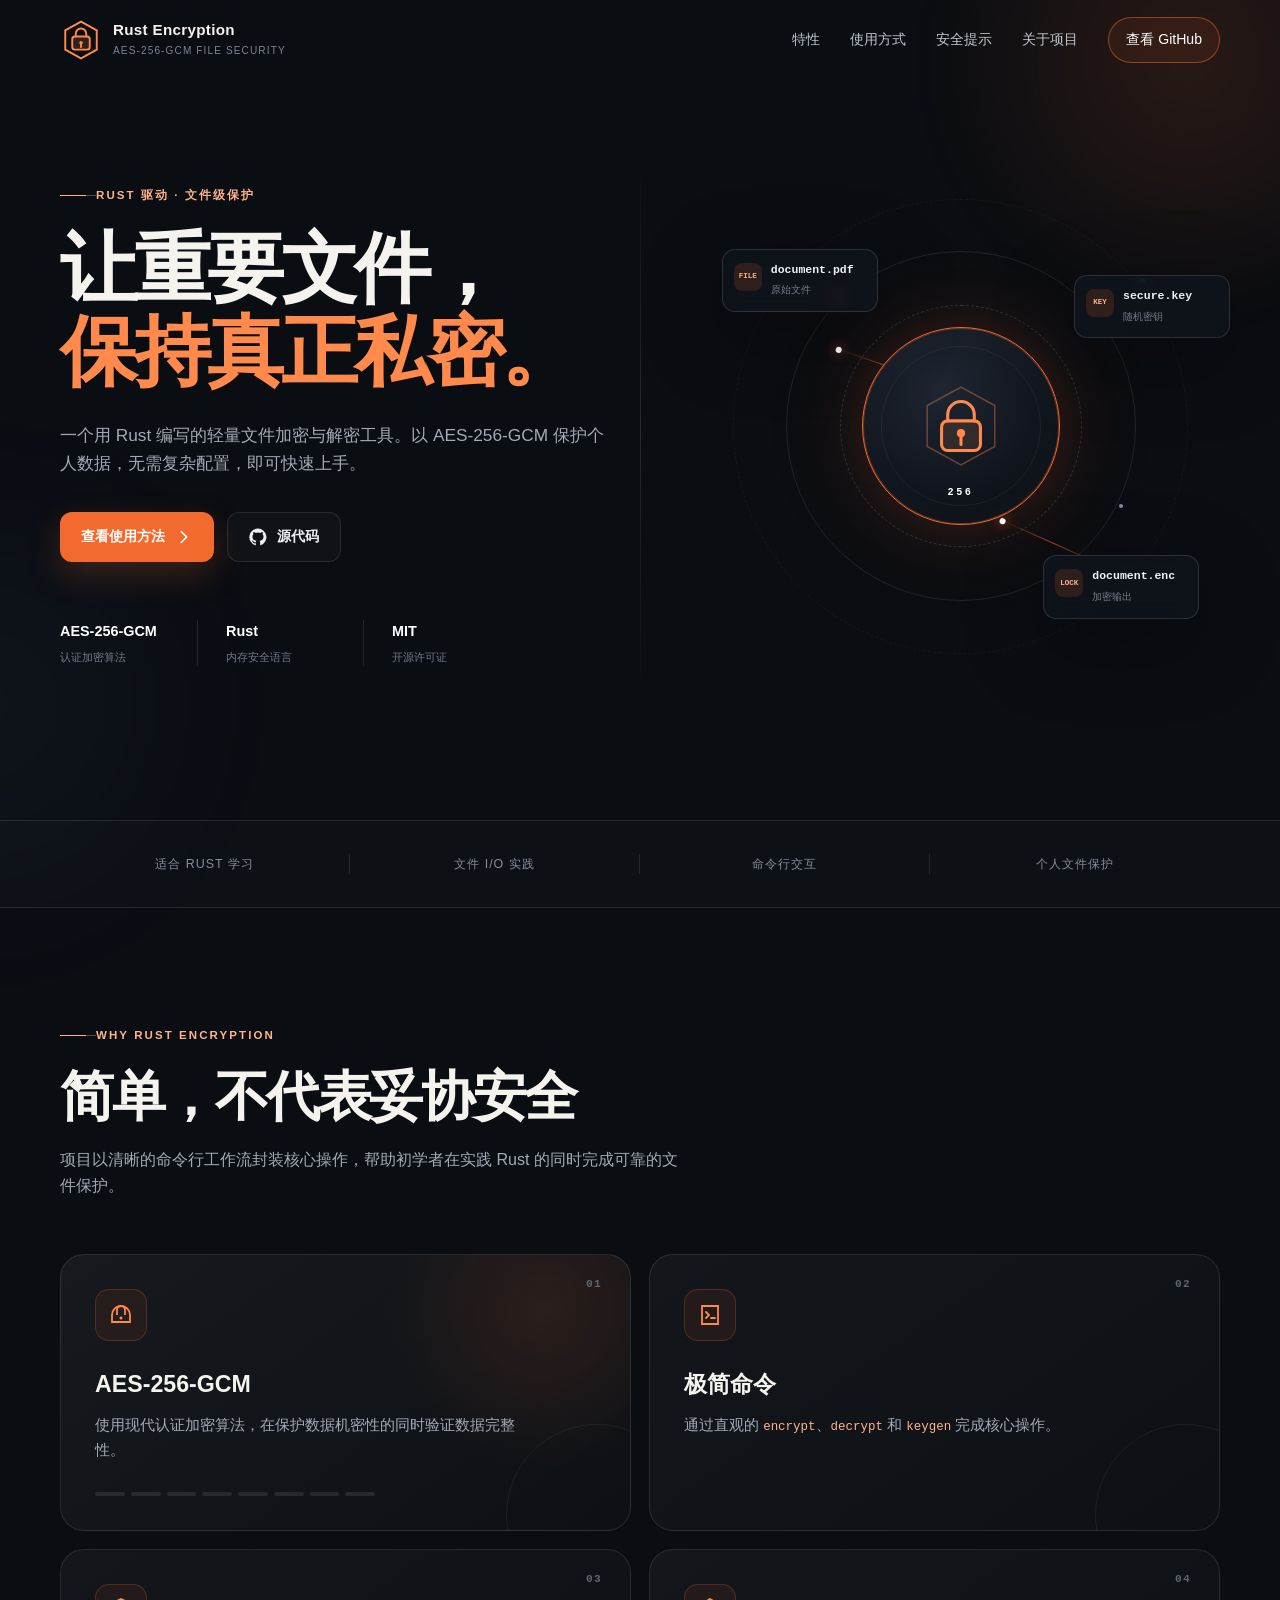
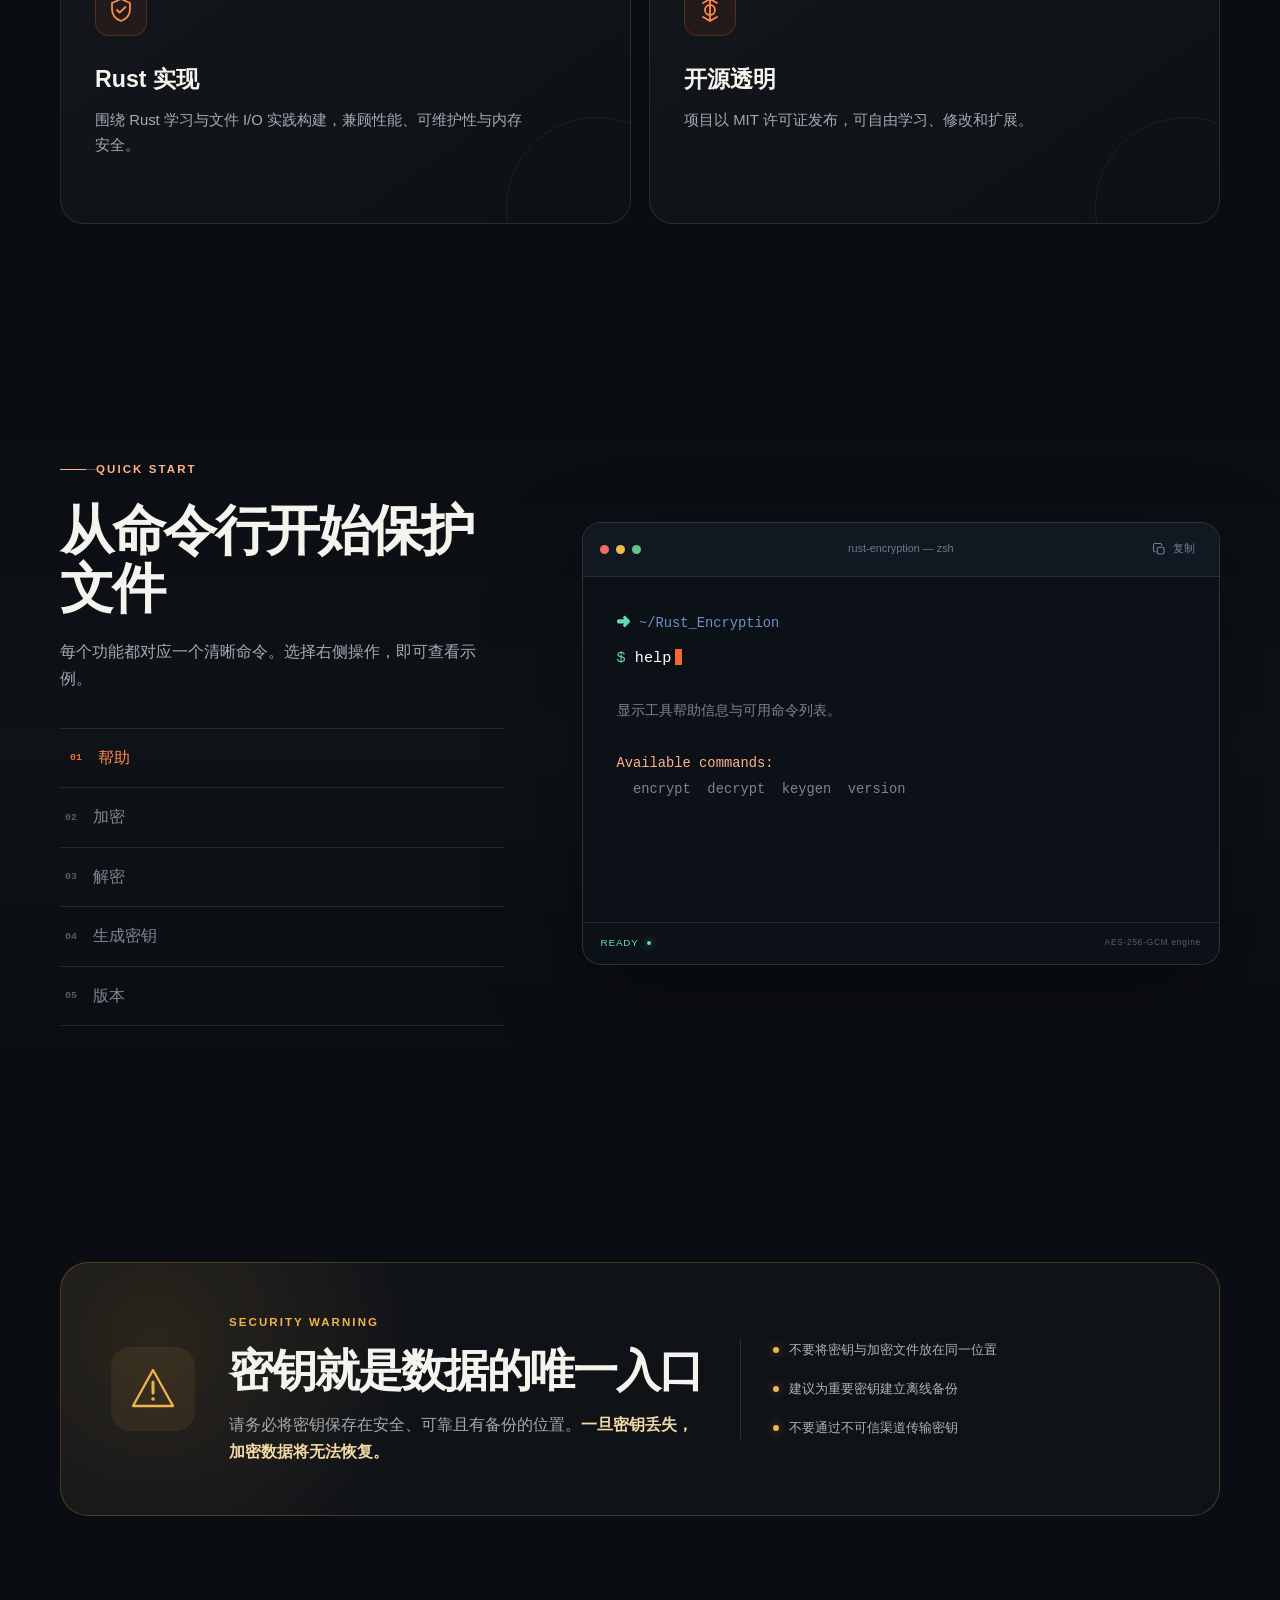
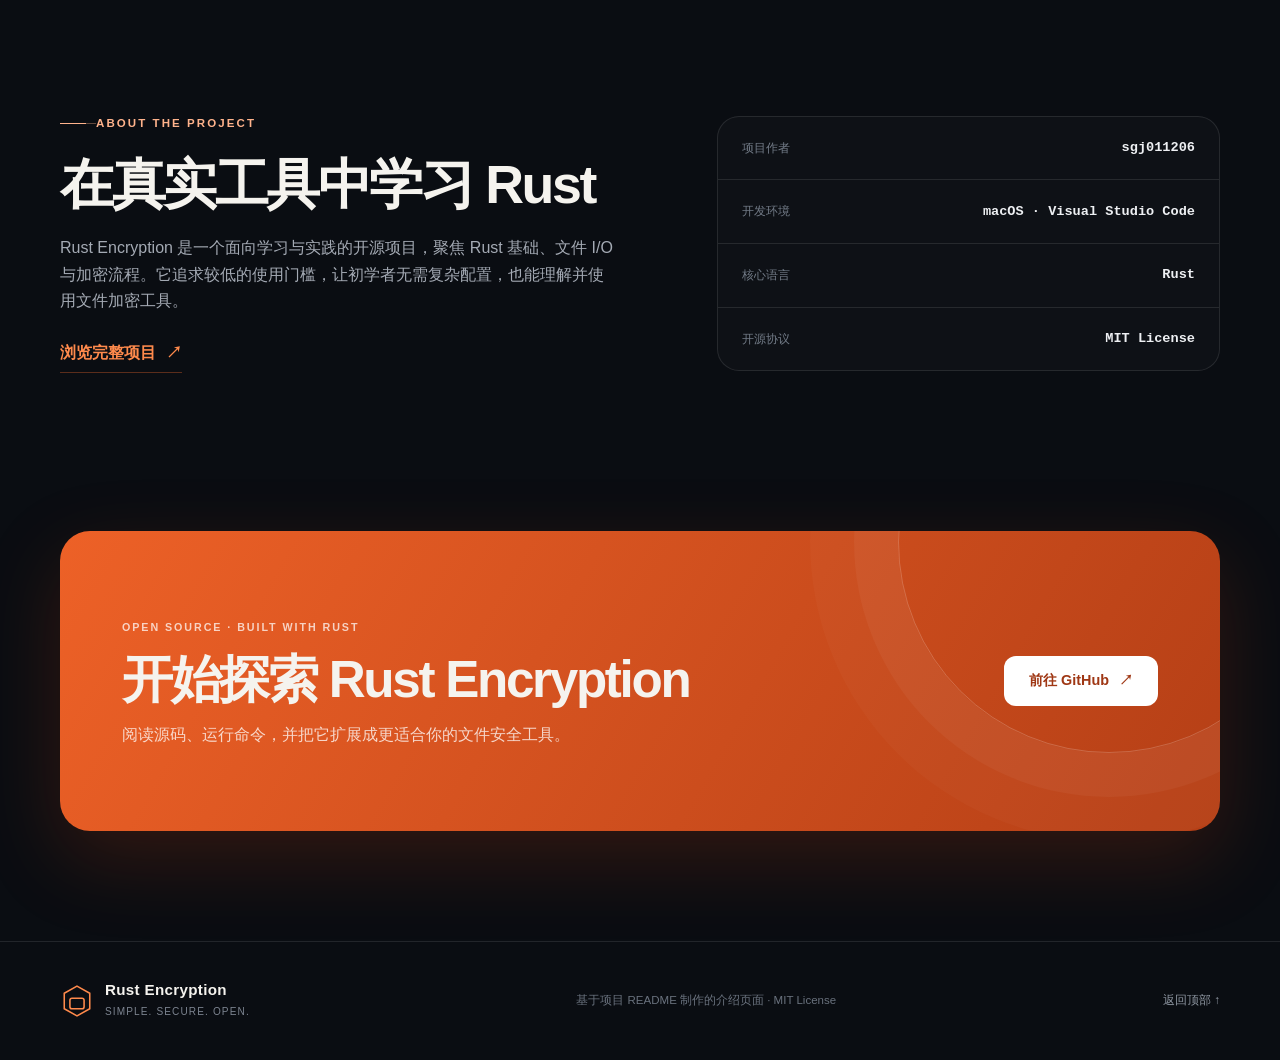
==== docs/index.html @ 7e24d0dd "Add files via upload" ====
<!doctype html>
<html lang="zh-CN">
<head>
  <meta charset="utf-8" />
  <meta name="viewport" content="width=device-width, initial-scale=1" />
  <meta name="description" content="Rust Encryption：基于 AES-256-GCM 的简洁文件加密与解密工具。" />
  <meta name="theme-color" content="#0b0e14" />
  <title>Rust Encryption｜安全、简洁的文件加密工具</title>
  <link rel="stylesheet" href="styles.css" />
</head>
<body>
  <a class="skip-link" href="#main">跳到主要内容</a>

  <div class="ambient ambient-one" aria-hidden="true"></div>
  <div class="ambient ambient-two" aria-hidden="true"></div>
  <div class="grid-noise" aria-hidden="true"></div>

  <header class="site-header" id="top">
    <div class="container nav-wrap">
      <a class="brand" href="#top" aria-label="Rust Encryption 首页">
        <span class="brand-mark" aria-hidden="true">
          <svg viewBox="0 0 48 48" role="img">
            <path d="M24 3 42 13v22L24 45 6 35V13L24 3Z" fill="none" stroke="currentColor" stroke-width="2.2"/>
            <path d="M18 20v-3.2a6 6 0 0 1 12 0V20" fill="none" stroke="currentColor" stroke-width="2.2" stroke-linecap="round"/>
            <rect x="14" y="20" width="20" height="15" rx="3" fill="currentColor" opacity=".16"/>
            <rect x="14" y="20" width="20" height="15" rx="3" fill="none" stroke="currentColor" stroke-width="2.2"/>
            <circle cx="24" cy="27" r="2" fill="currentColor"/>
            <path d="M24 29v3" stroke="currentColor" stroke-width="2.2" stroke-linecap="round"/>
          </svg>
        </span>
        <span>
          <strong>Rust Encryption</strong>
          <small>AES-256-GCM File Security</small>
        </span>
      </a>

      <button class="menu-toggle" type="button" aria-expanded="false" aria-controls="primary-nav">
        <span></span><span></span><span></span>
        <span class="sr-only">打开导航菜单</span>
      </button>

      <nav class="primary-nav" id="primary-nav" aria-label="主导航">
        <a href="#features">特性</a>
        <a href="#usage">使用方式</a>
        <a href="#security">安全提示</a>
        <a href="#about">关于项目</a>
        <a class="nav-cta" href="https://github.com/sgj011206/Rust_Encryption" target="_blank" rel="noreferrer">查看 GitHub</a>
      </nav>
    </div>
  </header>

  <main id="main">
    <section class="hero section">
      <div class="container hero-grid">
        <div class="hero-copy reveal">
          <div class="eyebrow"><span></span>Rust 驱动 · 文件级保护</div>
          <h1>让重要文件，<br><em>保持真正私密。</em></h1>
          <p class="hero-lead">一个用 Rust 编写的轻量文件加密与解密工具。以 AES-256-GCM 保护个人数据，无需复杂配置，即可快速上手。</p>
          <div class="hero-actions">
            <a class="button button-primary" href="#usage">
              查看使用方法
              <svg viewBox="0 0 20 20" aria-hidden="true"><path d="m7 4 6 6-6 6" fill="none" stroke="currentColor" stroke-width="1.8" stroke-linecap="round" stroke-linejoin="round"/></svg>
            </a>
            <a class="button button-ghost" href="https://github.com/sgj011206/Rust_Encryption" target="_blank" rel="noreferrer">
              <svg viewBox="0 0 24 24" aria-hidden="true"><path fill="currentColor" d="M12 .7a11.5 11.5 0 0 0-3.64 22.41c.58.1.79-.25.79-.56v-2.23c-3.22.7-3.9-1.37-3.9-1.37-.52-1.34-1.28-1.7-1.28-1.7-1.05-.72.08-.7.08-.7 1.16.08 1.77 1.19 1.77 1.19 1.03 1.77 2.7 1.26 3.36.96.1-.75.4-1.26.73-1.55-2.57-.3-5.27-1.29-5.27-5.69 0-1.26.45-2.28 1.19-3.09-.12-.29-.52-1.46.11-3.05 0 0 .97-.31 3.16 1.18a10.9 10.9 0 0 1 5.76 0c2.2-1.49 3.16-1.18 3.16-1.18.63 1.59.23 2.76.11 3.05.74.81 1.19 1.83 1.19 3.09 0 4.41-2.71 5.39-5.29 5.68.42.36.78 1.06.78 2.14v3.17c0 .31.21.67.8.56A11.5 11.5 0 0 0 12 .7Z"/></svg>
              源代码
            </a>
          </div>
          <div class="hero-meta" aria-label="项目摘要">
            <div><strong>AES-256-GCM</strong><span>认证加密算法</span></div>
            <div><strong>Rust</strong><span>内存安全语言</span></div>
            <div><strong>MIT</strong><span>开源许可证</span></div>
          </div>
        </div>

        <div class="hero-visual reveal" aria-label="加密流程示意图">
          <div class="orbit orbit-one"></div>
          <div class="orbit orbit-two"></div>
          <div class="security-core">
            <div class="core-pulse"></div>
            <svg viewBox="0 0 88 88" aria-hidden="true">
              <path d="M44 6 77 24v40L44 82 11 64V24L44 6Z" fill="none" stroke="currentColor" stroke-width="1.5" opacity=".36"/>
              <path d="M31 39v-6a13 13 0 0 1 26 0v6" fill="none" stroke="currentColor" stroke-width="3" stroke-linecap="round"/>
              <rect x="25" y="39" width="38" height="29" rx="6" fill="currentColor" opacity=".12"/>
              <rect x="25" y="39" width="38" height="29" rx="6" fill="none" stroke="currentColor" stroke-width="3"/>
              <circle cx="44" cy="51" r="4" fill="currentColor"/>
              <path d="M44 55v7" stroke="currentColor" stroke-width="3" stroke-linecap="round"/>
            </svg>
            <span>256</span>
          </div>
          <div class="data-chip chip-file"><span class="chip-icon">FILE</span><b>document.pdf</b><small>原始文件</small></div>
          <div class="data-chip chip-key"><span class="chip-icon">KEY</span><b>secure.key</b><small>随机密钥</small></div>
          <div class="data-chip chip-lock"><span class="chip-icon">LOCK</span><b>document.enc</b><small>加密输出</small></div>
          <div class="flow-line line-one"><i></i></div>
          <div class="flow-line line-two"><i></i></div>
        </div>
      </div>
    </section>

    <section class="trust-strip" aria-label="项目定位">
      <div class="container trust-grid">
        <span>适合 Rust 学习</span>
        <span>文件 I/O 实践</span>
        <span>命令行交互</span>
        <span>个人文件保护</span>
      </div>
    </section>

    <section class="section" id="features">
      <div class="container">
        <div class="section-heading reveal">
          <div class="eyebrow"><span></span>WHY RUST ENCRYPTION</div>
          <h2>简单，不代表妥协安全</h2>
          <p>项目以清晰的命令行工作流封装核心操作，帮助初学者在实践 Rust 的同时完成可靠的文件保护。</p>
        </div>

        <div class="feature-grid">
          <article class="feature-card feature-main reveal">
            <div class="feature-number">01</div>
            <div class="feature-icon">
              <svg viewBox="0 0 28 28" aria-hidden="true"><path d="M5 14a9 9 0 1 1 18 0v7H5v-7Z" fill="none" stroke="currentColor" stroke-width="1.8"/><path d="M10 14V9a4 4 0 0 1 8 0v5" fill="none" stroke="currentColor" stroke-width="1.8"/><circle cx="14" cy="17" r="1.5" fill="currentColor"/></svg>
            </div>
            <h3>AES-256-GCM</h3>
            <p>使用现代认证加密算法，在保护数据机密性的同时验证数据完整性。</p>
            <div class="algorithm-bar"><span></span><span></span><span></span><span></span><span></span><span></span><span></span><span></span></div>
          </article>

          <article class="feature-card reveal">
            <div class="feature-number">02</div>
            <div class="feature-icon">
              <svg viewBox="0 0 28 28" aria-hidden="true"><path d="M6 5h16v18H6z" fill="none" stroke="currentColor" stroke-width="1.8"/><path d="m10 11 3 3-3 3m5 0h4" fill="none" stroke="currentColor" stroke-width="1.8" stroke-linecap="round" stroke-linejoin="round"/></svg>
            </div>
            <h3>极简命令</h3>
            <p>通过直观的 <code>encrypt</code>、<code>decrypt</code> 和 <code>keygen</code> 完成核心操作。</p>
          </article>

          <article class="feature-card reveal">
            <div class="feature-number">03</div>
            <div class="feature-icon">
              <svg viewBox="0 0 28 28" aria-hidden="true"><path d="M14 3 5 7v6c0 6 3.8 10.1 9 12 5.2-1.9 9-6 9-12V7l-9-4Z" fill="none" stroke="currentColor" stroke-width="1.8"/><path d="m10 14 2.6 2.6L18.5 11" fill="none" stroke="currentColor" stroke-width="1.8" stroke-linecap="round" stroke-linejoin="round"/></svg>
            </div>
            <h3>Rust 实现</h3>
            <p>围绕 Rust 学习与文件 I/O 实践构建，兼顾性能、可维护性与内存安全。</p>
          </article>

          <article class="feature-card reveal">
            <div class="feature-number">04</div>
            <div class="feature-icon">
              <svg viewBox="0 0 28 28" aria-hidden="true"><path d="M14 3v22M7 7l7-4 7 4M7 21l7 4 7-4" fill="none" stroke="currentColor" stroke-width="1.8" stroke-linecap="round"/><circle cx="14" cy="14" r="5" fill="none" stroke="currentColor" stroke-width="1.8"/></svg>
            </div>
            <h3>开源透明</h3>
            <p>项目以 MIT 许可证发布，可自由学习、修改和扩展。</p>
          </article>
        </div>
      </div>
    </section>

    <section class="section usage-section" id="usage">
      <div class="container usage-grid">
        <div class="usage-copy reveal">
          <div class="eyebrow"><span></span>QUICK START</div>
          <h2>从命令行开始保护文件</h2>
          <p>每个功能都对应一个清晰命令。选择右侧操作，即可查看示例。</p>
          <div class="command-tabs" role="tablist" aria-label="命令示例">
            <button class="command-tab active" type="button" role="tab" aria-selected="true" data-command="help"><span>01</span>帮助</button>
            <button class="command-tab" type="button" role="tab" aria-selected="false" data-command="encrypt"><span>02</span>加密</button>
            <button class="command-tab" type="button" role="tab" aria-selected="false" data-command="decrypt"><span>03</span>解密</button>
            <button class="command-tab" type="button" role="tab" aria-selected="false" data-command="keygen"><span>04</span>生成密钥</button>
            <button class="command-tab" type="button" role="tab" aria-selected="false" data-command="version"><span>05</span>版本</button>
          </div>
        </div>

        <div class="terminal reveal" aria-live="polite">
          <div class="terminal-bar">
            <div class="terminal-dots"><i></i><i></i><i></i></div>
            <span>rust-encryption — zsh</span>
            <button class="copy-command" type="button" aria-label="复制当前命令">
              <svg viewBox="0 0 20 20" aria-hidden="true"><rect x="7" y="7" width="9" height="9" rx="2" fill="none" stroke="currentColor" stroke-width="1.5"/><path d="M5 13H4a2 2 0 0 1-2-2V4a2 2 0 0 1 2-2h7a2 2 0 0 1 2 2v1" fill="none" stroke="currentColor" stroke-width="1.5"/></svg>
              <span>复制</span>
            </button>
          </div>
          <div class="terminal-body">
            <div class="terminal-history"><span class="prompt">➜</span> <span class="path">~/Rust_Encryption</span></div>
            <div class="terminal-command"><span class="prompt">$</span> <code id="command-code">help</code><span class="cursor" aria-hidden="true"></span></div>
            <div class="terminal-output" id="terminal-output">
              显示工具帮助信息与可用命令列表。<br><br>
              <span>Available commands:</span><br>
              &nbsp;&nbsp;encrypt&nbsp;&nbsp;decrypt&nbsp;&nbsp;keygen&nbsp;&nbsp;version
            </div>
          </div>
          <div class="terminal-footer"><span>READY</span><i></i><small>AES-256-GCM engine</small></div>
        </div>
      </div>
    </section>

    <section class="section" id="security">
      <div class="container">
        <div class="security-panel reveal">
          <div class="warning-icon" aria-hidden="true">
            <svg viewBox="0 0 48 48"><path d="M24 5 44 41H4L24 5Z" fill="none" stroke="currentColor" stroke-width="2.3" stroke-linejoin="round"/><path d="M24 17v11" stroke="currentColor" stroke-width="3" stroke-linecap="round"/><circle cx="24" cy="34" r="1.8" fill="currentColor"/></svg>
          </div>
          <div>
            <div class="eyebrow warning-eyebrow">SECURITY WARNING</div>
            <h2>密钥就是数据的唯一入口</h2>
            <p>请务必将密钥保存在安全、可靠且有备份的位置。<strong>一旦密钥丢失，加密数据将无法恢复。</strong></p>
          </div>
          <div class="safety-list">
            <span><i></i>不要将密钥与加密文件放在同一位置</span>
            <span><i></i>建议为重要密钥建立离线备份</span>
            <span><i></i>不要通过不可信渠道传输密钥</span>
          </div>
        </div>
      </div>
    </section>

    <section class="section about-section" id="about">
      <div class="container about-grid">
        <div class="about-copy reveal">
          <div class="eyebrow"><span></span>ABOUT THE PROJECT</div>
          <h2>在真实工具中学习 Rust</h2>
          <p>Rust Encryption 是一个面向学习与实践的开源项目，聚焦 Rust 基础、文件 I/O 与加密流程。它追求较低的使用门槛，让初学者无需复杂配置，也能理解并使用文件加密工具。</p>
          <a class="text-link" href="https://github.com/sgj011206/Rust_Encryption" target="_blank" rel="noreferrer">浏览完整项目 <span>↗</span></a>
        </div>
        <dl class="project-facts reveal">
          <div><dt>项目作者</dt><dd>sgj011206</dd></div>
          <div><dt>开发环境</dt><dd>macOS · Visual Studio Code</dd></div>
          <div><dt>核心语言</dt><dd>Rust</dd></div>
          <div><dt>开源协议</dt><dd>MIT License</dd></div>
        </dl>
      </div>
    </section>

    <section class="cta-section">
      <div class="container cta-inner reveal">
        <div>
          <span class="cta-label">OPEN SOURCE · BUILT WITH RUST</span>
          <h2>开始探索 Rust Encryption</h2>
          <p>阅读源码、运行命令，并把它扩展成更适合你的文件安全工具。</p>
        </div>
        <a class="button button-light" href="https://github.com/sgj011206/Rust_Encryption" target="_blank" rel="noreferrer">前往 GitHub <span>↗</span></a>
      </div>
    </section>
  </main>

  <footer class="site-footer">
    <div class="container footer-inner">
      <a class="brand footer-brand" href="#top">
        <span class="brand-mark" aria-hidden="true">
          <svg viewBox="0 0 48 48"><path d="M24 3 42 13v22L24 45 6 35V13L24 3Z" fill="none" stroke="currentColor" stroke-width="2.2"/><rect x="14" y="20" width="20" height="15" rx="3" fill="none" stroke="currentColor" stroke-width="2.2"/></svg>
        </span>
        <span><strong>Rust Encryption</strong><small>Simple. Secure. Open.</small></span>
      </a>
      <p>基于项目 README 制作的介绍页面 · MIT License</p>
      <a href="#top" class="back-top">返回顶部 ↑</a>
    </div>
  </footer>

  <script src="script.js"></script>
</body>
</html>
---- docs/styles.css ----
:root {
  --bg: #0a0d12;
  --bg-soft: #10151d;
  --panel: rgba(19, 25, 35, 0.82);
  --panel-solid: #121822;
  --text: #f5f3ee;
  --muted: #a4aab4;
  --line: rgba(255, 255, 255, 0.1);
  --accent: #f26a2e;
  --accent-soft: #ff8a4c;
  --accent-pale: #ffb38c;
  --warning: #f1b44c;
  --success: #67d9ad;
  --shadow: 0 22px 80px rgba(0, 0, 0, 0.36);
  --radius: 24px;
  --container: min(1160px, calc(100% - 40px));
}

* { box-sizing: border-box; }
html { scroll-behavior: smooth; }
body {
  margin: 0;
  min-width: 320px;
  background: var(--bg);
  color: var(--text);
  font-family: Inter, ui-sans-serif, -apple-system, BlinkMacSystemFont, "Segoe UI", "PingFang SC", "Hiragino Sans GB", "Microsoft YaHei", sans-serif;
  line-height: 1.65;
  overflow-x: hidden;
}
body::selection { background: rgba(242, 106, 46, 0.35); color: #fff; }
a { color: inherit; text-decoration: none; }
button { font: inherit; }
code { font-family: "SFMono-Regular", Consolas, "Liberation Mono", monospace; }
svg { display: block; }

.skip-link {
  position: fixed; left: 16px; top: -80px; z-index: 999;
  padding: 10px 16px; border-radius: 10px; background: #fff; color: #000;
  transition: top .2s ease;
}
.skip-link:focus { top: 16px; }
.sr-only { position: absolute; width: 1px; height: 1px; padding: 0; margin: -1px; overflow: hidden; clip: rect(0,0,0,0); white-space: nowrap; border: 0; }
.container { width: var(--container); margin: 0 auto; }
.section { position: relative; padding: 118px 0; }

.ambient { position: fixed; pointer-events: none; z-index: -3; filter: blur(20px); opacity: .5; }
.ambient-one { width: 560px; height: 560px; top: -220px; right: -190px; background: radial-gradient(circle, rgba(242,106,46,.28), transparent 68%); }
.ambient-two { width: 600px; height: 600px; left: -320px; top: 45%; background: radial-gradient(circle, rgba(77,101,145,.17), transparent 68%); }
.grid-noise {
  position: fixed; inset: 0; z-index: -4; pointer-events: none; opacity: .28;
  background-image: linear-gradient(rgba(255,255,255,.018) 1px, transparent 1px), linear-gradient(90deg, rgba(255,255,255,.018) 1px, transparent 1px);
  background-size: 54px 54px;
  mask-image: linear-gradient(to bottom, #000, transparent 85%);
}

.site-header {
  position: fixed; inset: 0 0 auto; z-index: 50;
  border-bottom: 1px solid transparent;
  transition: background .25s ease, border-color .25s ease, backdrop-filter .25s ease;
}
.site-header.scrolled { background: rgba(10,13,18,.78); border-color: var(--line); backdrop-filter: blur(18px); }
.nav-wrap { min-height: 80px; display: flex; align-items: center; justify-content: space-between; gap: 30px; }
.brand { display: inline-flex; align-items: center; gap: 11px; }
.brand-mark { width: 42px; height: 42px; display: grid; place-items: center; color: var(--accent-soft); }
.brand-mark svg { width: 100%; height: 100%; }
.brand strong { display: block; font-size: .95rem; line-height: 1.2; letter-spacing: .02em; }
.brand small { display: block; color: #7d8490; font-size: .63rem; letter-spacing: .11em; text-transform: uppercase; margin-top: 4px; }
.primary-nav { display: flex; align-items: center; gap: 30px; }
.primary-nav > a { color: #c1c6ce; font-size: .88rem; transition: color .2s ease; }
.primary-nav > a:hover, .primary-nav > a:focus-visible { color: #fff; }
.primary-nav .nav-cta { border: 1px solid rgba(242,106,46,.5); color: #fff; padding: 10px 17px; border-radius: 999px; background: rgba(242,106,46,.08); }
.primary-nav .nav-cta:hover { background: var(--accent); border-color: var(--accent); }
.menu-toggle { display: none; width: 44px; height: 44px; border: 1px solid var(--line); border-radius: 12px; background: rgba(255,255,255,.03); padding: 11px; color: #fff; }
.menu-toggle > span:not(.sr-only) { display: block; height: 1.5px; background: currentColor; margin: 4px 0; transition: transform .2s ease, opacity .2s ease; }

.hero { min-height: 820px; display: grid; align-items: center; padding-top: 150px; overflow: hidden; }
.hero::before { content: ""; position: absolute; width: 1px; height: 68%; left: 50%; top: 18%; background: linear-gradient(transparent, rgba(255,255,255,.12), transparent); }
.hero-grid { display: grid; grid-template-columns: 1.03fr .97fr; align-items: center; gap: 90px; }
.eyebrow { color: var(--accent-pale); font-size: .72rem; letter-spacing: .18em; text-transform: uppercase; font-weight: 700; display: flex; align-items: center; gap: 10px; margin-bottom: 22px; }
.eyebrow > span { width: 26px; height: 1px; background: currentColor; box-shadow: 10px 0 0 rgba(255,179,140,.36); }
.hero h1, .section-heading h2, .usage-copy h2, .security-panel h2, .about-copy h2, .cta-inner h2 { margin: 0; letter-spacing: -.045em; line-height: 1.08; }
.hero h1 { font-size: clamp(3rem, 6vw, 5.9rem); max-width: 780px; }
.hero h1 em { color: var(--accent-soft); font-style: normal; }
.hero-lead { max-width: 640px; color: var(--muted); font-size: 1.08rem; margin: 28px 0 34px; }
.hero-actions { display: flex; align-items: center; gap: 13px; flex-wrap: wrap; }
.button { min-height: 50px; padding: 0 21px; display: inline-flex; align-items: center; justify-content: center; gap: 10px; border-radius: 12px; font-weight: 700; font-size: .9rem; transition: transform .2s ease, background .2s ease, border-color .2s ease, box-shadow .2s ease; }
.button:hover { transform: translateY(-2px); }
.button svg { width: 18px; height: 18px; }
.button-primary { background: var(--accent); color: #fff; box-shadow: 0 12px 34px rgba(242,106,46,.22); }
.button-primary:hover { background: #ff7636; box-shadow: 0 16px 42px rgba(242,106,46,.32); }
.button-ghost { border: 1px solid var(--line); background: rgba(255,255,255,.025); color: #eceef2; }
.button-ghost:hover { border-color: rgba(255,255,255,.24); background: rgba(255,255,255,.06); }
.hero-meta { display: flex; margin-top: 58px; }
.hero-meta div { min-width: 138px; padding-right: 28px; margin-right: 28px; border-right: 1px solid var(--line); }
.hero-meta div:last-child { border: 0; margin: 0; padding: 0; }
.hero-meta strong { display: block; font-size: .9rem; color: #fff; }
.hero-meta span { display: block; color: #737b87; font-size: .7rem; margin-top: 4px; }

.hero-visual { position: relative; min-height: 520px; display: grid; place-items: center; }
.hero-visual::before { content: ""; position: absolute; width: 390px; height: 390px; border-radius: 50%; background: radial-gradient(circle, rgba(242,106,46,.16), rgba(242,106,46,.03) 42%, transparent 70%); }
.security-core { position: relative; z-index: 4; width: 196px; height: 196px; border: 1px solid rgba(242,106,46,.38); border-radius: 50%; display: grid; place-items: center; background: radial-gradient(circle at 40% 30%, #1f2632, #0d1118 72%); box-shadow: 0 0 70px rgba(242,106,46,.13), inset 0 0 44px rgba(255,255,255,.03); color: var(--accent-soft); }
.security-core::before, .security-core::after { content: ""; position: absolute; border-radius: 50%; border: 1px dashed rgba(255,255,255,.14); }
.security-core::before { inset: -24px; }
.security-core::after { inset: 17px; border-style: solid; border-color: rgba(255,255,255,.06); }
.security-core svg { width: 90px; height: 90px; }
.security-core > span { position: absolute; bottom: 26px; font: 700 .64rem/1 "SFMono-Regular", monospace; letter-spacing: .24em; color: #fff; }
.core-pulse { position: absolute; inset: -2px; border: 1px solid var(--accent); border-radius: 50%; animation: corePulse 3.2s ease-out infinite; }
.orbit { position: absolute; border: 1px solid rgba(255,255,255,.09); border-radius: 50%; }
.orbit::before, .orbit::after { content: ""; position: absolute; width: 7px; height: 7px; border-radius: 50%; background: var(--accent); box-shadow: 0 0 14px var(--accent); }
.orbit-one { width: 350px; height: 350px; animation: spin 18s linear infinite; }
.orbit-one::before { left: 48px; top: 40px; }
.orbit-one::after { right: 12px; bottom: 92px; width: 4px; height: 4px; background: #7e8b9e; box-shadow: none; }
.orbit-two { width: 455px; height: 455px; border-style: dashed; opacity: .52; animation: spinReverse 32s linear infinite; }
.orbit-two::before { right: 42px; top: 78px; width: 5px; height: 5px; background: #fff; box-shadow: 0 0 14px rgba(255,255,255,.4); }
.orbit-two::after { display: none; }
.data-chip { position: absolute; z-index: 7; width: 156px; padding: 13px 14px 12px 48px; border: 1px solid rgba(255,255,255,.13); border-radius: 13px; background: rgba(15,20,28,.8); backdrop-filter: blur(10px); box-shadow: var(--shadow); }
.data-chip .chip-icon { position: absolute; left: 11px; top: 13px; width: 28px; height: 28px; border-radius: 8px; display: grid; place-items: center; background: rgba(242,106,46,.15); color: var(--accent-pale); font: 700 .47rem/1 monospace; }
.data-chip b { display: block; font: 600 .72rem/1.2 "SFMono-Regular", monospace; color: #eff1f5; white-space: nowrap; overflow: hidden; text-overflow: ellipsis; }
.data-chip small { display: block; color: #747d89; margin-top: 6px; font-size: .64rem; }
.chip-file { left: 4%; top: 16%; animation: float 5s ease-in-out infinite; }
.chip-key { right: -2%; top: 21%; animation: float 5.7s ease-in-out .7s infinite; }
.chip-lock { right: 4%; bottom: 13%; animation: float 5.4s ease-in-out .3s infinite; }
.flow-line { position: absolute; height: 1px; background: linear-gradient(90deg, transparent, rgba(242,106,46,.6), transparent); transform-origin: left center; }
.flow-line i { position: absolute; width: 6px; height: 6px; border-radius: 50%; top: -2.5px; background: #fff; box-shadow: 0 0 12px var(--accent); animation: travel 2.4s linear infinite; }
.line-one { width: 120px; left: 26%; top: 35%; transform: rotate(19deg); }
.line-two { width: 116px; right: 20%; bottom: 32%; transform: rotate(24deg); }

.trust-strip { border-block: 1px solid var(--line); background: rgba(255,255,255,.016); }
.trust-grid { min-height: 86px; display: grid; grid-template-columns: repeat(4, 1fr); align-items: center; }
.trust-grid span { color: #868e99; font-size: .78rem; text-align: center; letter-spacing: .08em; text-transform: uppercase; border-right: 1px solid var(--line); }
.trust-grid span:last-child { border: 0; }

.section-heading { max-width: 660px; margin-bottom: 54px; }
.section-heading h2, .usage-copy h2, .security-panel h2, .about-copy h2 { font-size: clamp(2.3rem, 4.2vw, 4.1rem); }
.section-heading p, .usage-copy > p, .about-copy > p { color: var(--muted); margin: 22px 0 0; max-width: 620px; }
.feature-grid { display: grid; grid-template-columns: repeat(2, 1fr); gap: 18px; }
.feature-card { min-height: 275px; position: relative; padding: 34px; border: 1px solid var(--line); border-radius: var(--radius); background: linear-gradient(145deg, rgba(255,255,255,.04), rgba(255,255,255,.015)); overflow: hidden; transition: transform .25s ease, border-color .25s ease, background .25s ease; }
.feature-card:hover { transform: translateY(-5px); border-color: rgba(242,106,46,.33); background: linear-gradient(145deg, rgba(242,106,46,.07), rgba(255,255,255,.018)); }
.feature-card::after { content: ""; position: absolute; right: -58px; bottom: -76px; width: 180px; height: 180px; border: 1px solid rgba(255,255,255,.06); border-radius: 50%; }
.feature-number { position: absolute; top: 24px; right: 28px; color: #5f6671; font: 700 .7rem/1 monospace; letter-spacing: .12em; }
.feature-icon { width: 52px; height: 52px; display: grid; place-items: center; border: 1px solid rgba(242,106,46,.23); border-radius: 14px; background: rgba(242,106,46,.08); color: var(--accent-soft); }
.feature-icon svg { width: 28px; height: 28px; }
.feature-card h3 { font-size: 1.45rem; margin: 24px 0 10px; }
.feature-card p { color: var(--muted); max-width: 440px; margin: 0; font-size: .93rem; }
.feature-card code { color: var(--accent-pale); font-size: .84em; }
.feature-main { background: radial-gradient(circle at 85% 20%, rgba(242,106,46,.12), transparent 30%), linear-gradient(145deg, rgba(255,255,255,.05), rgba(255,255,255,.015)); }
.algorithm-bar { display: flex; gap: 6px; margin-top: 30px; max-width: 280px; }
.algorithm-bar span { height: 4px; flex: 1; background: rgba(255,255,255,.09); border-radius: 4px; overflow: hidden; }
.algorithm-bar span::after { content: ""; display: block; width: 100%; height: 100%; background: var(--accent); transform: translateX(-105%); animation: scan 3.4s ease-in-out infinite; }
.algorithm-bar span:nth-child(2)::after { animation-delay: .12s; }.algorithm-bar span:nth-child(3)::after { animation-delay: .24s; }.algorithm-bar span:nth-child(4)::after { animation-delay: .36s; }.algorithm-bar span:nth-child(5)::after { animation-delay: .48s; }.algorithm-bar span:nth-child(6)::after { animation-delay: .6s; }.algorithm-bar span:nth-child(7)::after { animation-delay: .72s; }.algorithm-bar span:nth-child(8)::after { animation-delay: .84s; }

.usage-section { background: linear-gradient(180deg, transparent, rgba(255,255,255,.022), transparent); }
.usage-grid { display: grid; grid-template-columns: .82fr 1.18fr; gap: 78px; align-items: center; }
.command-tabs { margin-top: 36px; border-top: 1px solid var(--line); }
.command-tab { width: 100%; display: flex; align-items: center; gap: 16px; color: #7f8792; text-align: left; padding: 16px 5px; border: 0; border-bottom: 1px solid var(--line); background: transparent; cursor: pointer; transition: color .2s ease, padding-left .2s ease; }
.command-tab span { font: 700 .62rem/1 monospace; color: #545c68; }
.command-tab:hover { color: #dfe3e8; padding-left: 10px; }
.command-tab.active { color: var(--accent-soft); padding-left: 10px; }
.command-tab.active span { color: var(--accent); }
.terminal { border: 1px solid rgba(255,255,255,.14); border-radius: 19px; background: #0c1017; box-shadow: 0 32px 90px rgba(0,0,0,.38); overflow: hidden; transform: perspective(1000px) rotateY(-1.5deg); }
.terminal-bar { height: 54px; display: grid; grid-template-columns: 1fr auto 1fr; align-items: center; padding: 0 17px; border-bottom: 1px solid var(--line); background: #121822; color: #707986; font-size: .68rem; }
.terminal-dots { display: flex; gap: 7px; }
.terminal-dots i { width: 9px; height: 9px; border-radius: 50%; background: #f16f61; }.terminal-dots i:nth-child(2) { background: #efbd4b; }.terminal-dots i:nth-child(3) { background: #5dc686; }
.copy-command { justify-self: end; display: inline-flex; align-items: center; gap: 6px; border: 0; background: transparent; color: #757e8b; cursor: pointer; padding: 7px; }
.copy-command:hover { color: #fff; }.copy-command svg { width: 15px; height: 15px; }
.terminal-body { min-height: 345px; padding: 34px; font: .86rem/1.9 "SFMono-Regular", Consolas, monospace; }
.terminal-history { color: #6f7783; margin-bottom: 7px; }
.prompt { color: var(--success); }.path { color: #748fc7; }
.terminal-command { font-size: .95rem; color: #fff; }
.terminal-command code { color: #fff; }
.cursor { display: inline-block; width: 7px; height: 16px; vertical-align: -3px; margin-left: 4px; background: var(--accent); animation: blink 1s steps(2) infinite; }
.terminal-output { margin-top: 26px; color: #7c8591; opacity: 1; transform: translateY(0); transition: opacity .16s ease, transform .16s ease; }
.terminal-output.changing { opacity: 0; transform: translateY(5px); }
.terminal-output span { color: var(--accent-pale); }
.terminal-footer { height: 42px; border-top: 1px solid var(--line); padding: 0 18px; display: flex; align-items: center; gap: 8px; color: #66707c; font-size: .62rem; letter-spacing: .08em; }
.terminal-footer span { color: var(--success); }.terminal-footer i { width: 4px; height: 4px; border-radius: 50%; background: var(--success); box-shadow: 0 0 8px var(--success); }.terminal-footer small { margin-left: auto; color: #59616d; }

.security-panel { display: grid; grid-template-columns: auto 1fr .9fr; gap: 34px; align-items: center; border: 1px solid rgba(241,180,76,.24); border-radius: 28px; padding: 50px; background: radial-gradient(circle at 8% 30%, rgba(241,180,76,.12), transparent 25%), rgba(255,255,255,.022); }
.warning-icon { width: 84px; height: 84px; display: grid; place-items: center; border-radius: 20px; background: rgba(241,180,76,.08); color: var(--warning); }
.warning-icon svg { width: 48px; height: 48px; }
.warning-eyebrow { color: var(--warning); margin-bottom: 14px; }
.security-panel h2 { font-size: clamp(2rem, 3.5vw, 3.5rem); }
.security-panel p { color: var(--muted); margin: 18px 0 0; max-width: 610px; }
.security-panel p strong { color: #f1d9a6; }
.safety-list { border-left: 1px solid rgba(241,180,76,.18); padding-left: 32px; display: grid; gap: 17px; }
.safety-list span { color: #aeb3bb; font-size: .84rem; display: flex; align-items: flex-start; gap: 10px; }
.safety-list i { flex: 0 0 6px; width: 6px; height: 6px; border-radius: 50%; background: var(--warning); margin-top: 8px; box-shadow: 0 0 10px rgba(241,180,76,.45); }

.about-section { padding-top: 80px; }
.about-grid { display: grid; grid-template-columns: 1.05fr .95fr; gap: 100px; align-items: center; }
.text-link { display: inline-flex; align-items: center; gap: 10px; color: var(--accent-soft); font-weight: 700; margin-top: 26px; border-bottom: 1px solid rgba(242,106,46,.35); padding-bottom: 5px; }
.text-link span { transition: transform .2s ease; }.text-link:hover span { transform: translate(3px,-3px); }
.project-facts { margin: 0; border: 1px solid var(--line); border-radius: 22px; overflow: hidden; background: rgba(255,255,255,.02); }
.project-facts div { display: flex; justify-content: space-between; align-items: center; gap: 30px; padding: 21px 24px; border-bottom: 1px solid var(--line); }
.project-facts div:last-child { border: 0; }
.project-facts dt { color: #737c88; font-size: .78rem; }.project-facts dd { margin: 0; color: #eef0f3; font: 600 .85rem/1.3 "SFMono-Regular", monospace; text-align: right; }

.cta-section { padding: 40px 0 110px; }
.cta-inner { min-height: 300px; display: flex; justify-content: space-between; align-items: center; gap: 40px; padding: 58px 62px; border-radius: 30px; background: linear-gradient(120deg, #ed6127, #b53f16); position: relative; overflow: hidden; box-shadow: 0 28px 80px rgba(180,57,17,.24); }
.cta-inner::before { content: ""; position: absolute; width: 420px; height: 420px; right: -100px; top: -200px; border: 1px solid rgba(255,255,255,.2); border-radius: 50%; box-shadow: 0 0 0 44px rgba(255,255,255,.04), 0 0 0 88px rgba(255,255,255,.025); }
.cta-inner > * { position: relative; z-index: 1; }
.cta-label { font-size: .67rem; letter-spacing: .18em; font-weight: 800; color: rgba(255,255,255,.73); }
.cta-inner h2 { font-size: clamp(2.2rem, 4vw, 4rem); margin-top: 12px; }
.cta-inner p { color: rgba(255,255,255,.76); margin: 15px 0 0; }
.button-light { background: #fff; color: #9f3714; white-space: nowrap; padding-inline: 25px; }
.button-light:hover { box-shadow: 0 14px 34px rgba(76,20,5,.24); }

.site-footer { border-top: 1px solid var(--line); padding: 38px 0; }
.footer-inner { display: flex; align-items: center; justify-content: space-between; gap: 30px; }
.footer-brand .brand-mark { width: 34px; height: 34px; }.footer-inner p { color: #69717d; font-size: .72rem; }.back-top { color: #8e96a1; font-size: .75rem; }.back-top:hover { color: #fff; }

.reveal { opacity: 0; transform: translateY(24px); transition: opacity .7s ease, transform .7s ease; }
.reveal.visible { opacity: 1; transform: translateY(0); }

@keyframes spin { to { transform: rotate(360deg); } }
@keyframes spinReverse { to { transform: rotate(-360deg); } }
@keyframes corePulse { 0% { transform: scale(1); opacity: .4; } 80%,100% { transform: scale(1.3); opacity: 0; } }
@keyframes float { 0%,100% { transform: translateY(0); } 50% { transform: translateY(-10px); } }
@keyframes travel { from { left: 0; opacity: 0; } 12% { opacity: 1; } 88% { opacity: 1; } to { left: 100%; opacity: 0; } }
@keyframes blink { 50% { opacity: 0; } }
@keyframes scan { 0%,15% { transform: translateX(-105%); } 65%,100% { transform: translateX(105%); } }

@media (max-width: 980px) {
  .primary-nav { gap: 18px; }
  .primary-nav > a { font-size: .8rem; }
  .hero-grid { grid-template-columns: 1fr; gap: 50px; }
  .hero { padding-top: 140px; }
  .hero::before { display: none; }
  .hero-copy { text-align: center; }
  .eyebrow, .hero-actions, .hero-meta { justify-content: center; }
  .hero-lead { margin-inline: auto; }
  .hero-visual { min-height: 490px; max-width: 650px; width: 100%; margin: 0 auto; }
  .usage-grid, .about-grid { grid-template-columns: 1fr; gap: 54px; }
  .security-panel { grid-template-columns: auto 1fr; }
  .safety-list { grid-column: 1 / -1; border-left: 0; border-top: 1px solid rgba(241,180,76,.18); padding: 28px 0 0; grid-template-columns: repeat(3, 1fr); }
}

@media (max-width: 760px) {
  :root { --container: min(100% - 28px, 1160px); }
  .section { padding: 86px 0; }
  .nav-wrap { min-height: 70px; }
  .menu-toggle { display: block; position: relative; z-index: 3; }
  .menu-toggle[aria-expanded="true"] > span:nth-child(1) { transform: translateY(5.5px) rotate(45deg); }
  .menu-toggle[aria-expanded="true"] > span:nth-child(2) { opacity: 0; }
  .menu-toggle[aria-expanded="true"] > span:nth-child(3) { transform: translateY(-5.5px) rotate(-45deg); }
  .primary-nav { position: fixed; inset: 0 0 auto; min-height: 100vh; padding: 110px 28px 50px; background: rgba(10,13,18,.98); flex-direction: column; align-items: stretch; gap: 0; transform: translateY(-105%); transition: transform .3s ease; }
  .primary-nav.open { transform: translateY(0); }
  .primary-nav > a { padding: 17px 0; border-bottom: 1px solid var(--line); font-size: 1rem; }
  .primary-nav .nav-cta { text-align: center; margin-top: 24px; border-bottom: 1px solid rgba(242,106,46,.5); }
  .hero { min-height: auto; padding-top: 125px; }
  .hero h1 { font-size: clamp(2.75rem, 13vw, 4.4rem); }
  .hero-lead { font-size: .98rem; }
  .hero-meta { display: grid; grid-template-columns: repeat(3, 1fr); width: 100%; margin-top: 44px; }
  .hero-meta div { min-width: 0; padding: 0 10px; margin: 0; }
  .hero-visual { transform: scale(.87); margin: -15px auto -35px; }
  .feature-grid { grid-template-columns: 1fr; }
  .trust-grid { grid-template-columns: repeat(2,1fr); }
  .trust-grid span { padding: 18px 5px; }
  .trust-grid span:nth-child(2) { border-right: 0; }.trust-grid span:nth-child(-n+2) { border-bottom: 1px solid var(--line); }
  .security-panel { padding: 32px 25px; grid-template-columns: 1fr; }
  .warning-icon { width: 68px; height: 68px; }
  .safety-list { grid-template-columns: 1fr; }
  .cta-inner { padding: 45px 28px; flex-direction: column; align-items: flex-start; }
  .footer-inner { flex-direction: column; text-align: center; }
}

@media (max-width: 520px) {
  .brand small { display: none; }
  .brand-mark { width: 36px; height: 36px; }
  .hero-actions { flex-direction: column; align-items: stretch; }
  .hero-actions .button { width: 100%; }
  .hero-meta span { display: none; }
  .hero-visual { min-height: 405px; transform: scale(.7); margin: -45px auto -85px; }
  .chip-file { left: -9%; }.chip-key { right: -12%; }.chip-lock { right: -9%; }
  .feature-card { padding: 27px; }
  .terminal { transform: none; }
  .terminal-body { padding: 24px 20px; min-height: 320px; font-size: .76rem; }
  .terminal-bar { grid-template-columns: 1fr 1fr; }
  .terminal-bar > span { display: none; }
  .section-heading h2, .usage-copy h2, .security-panel h2, .about-copy h2 { font-size: 2.3rem; }
  .project-facts div { align-items: flex-start; flex-direction: column; gap: 7px; }
  .project-facts dd { text-align: left; }
}

@media (prefers-reduced-motion: reduce) {
  html { scroll-behavior: auto; }
  *, *::before, *::after { animation-duration: .01ms !important; animation-iteration-count: 1 !important; transition-duration: .01ms !important; }
  .reveal { opacity: 1; transform: none; }
}
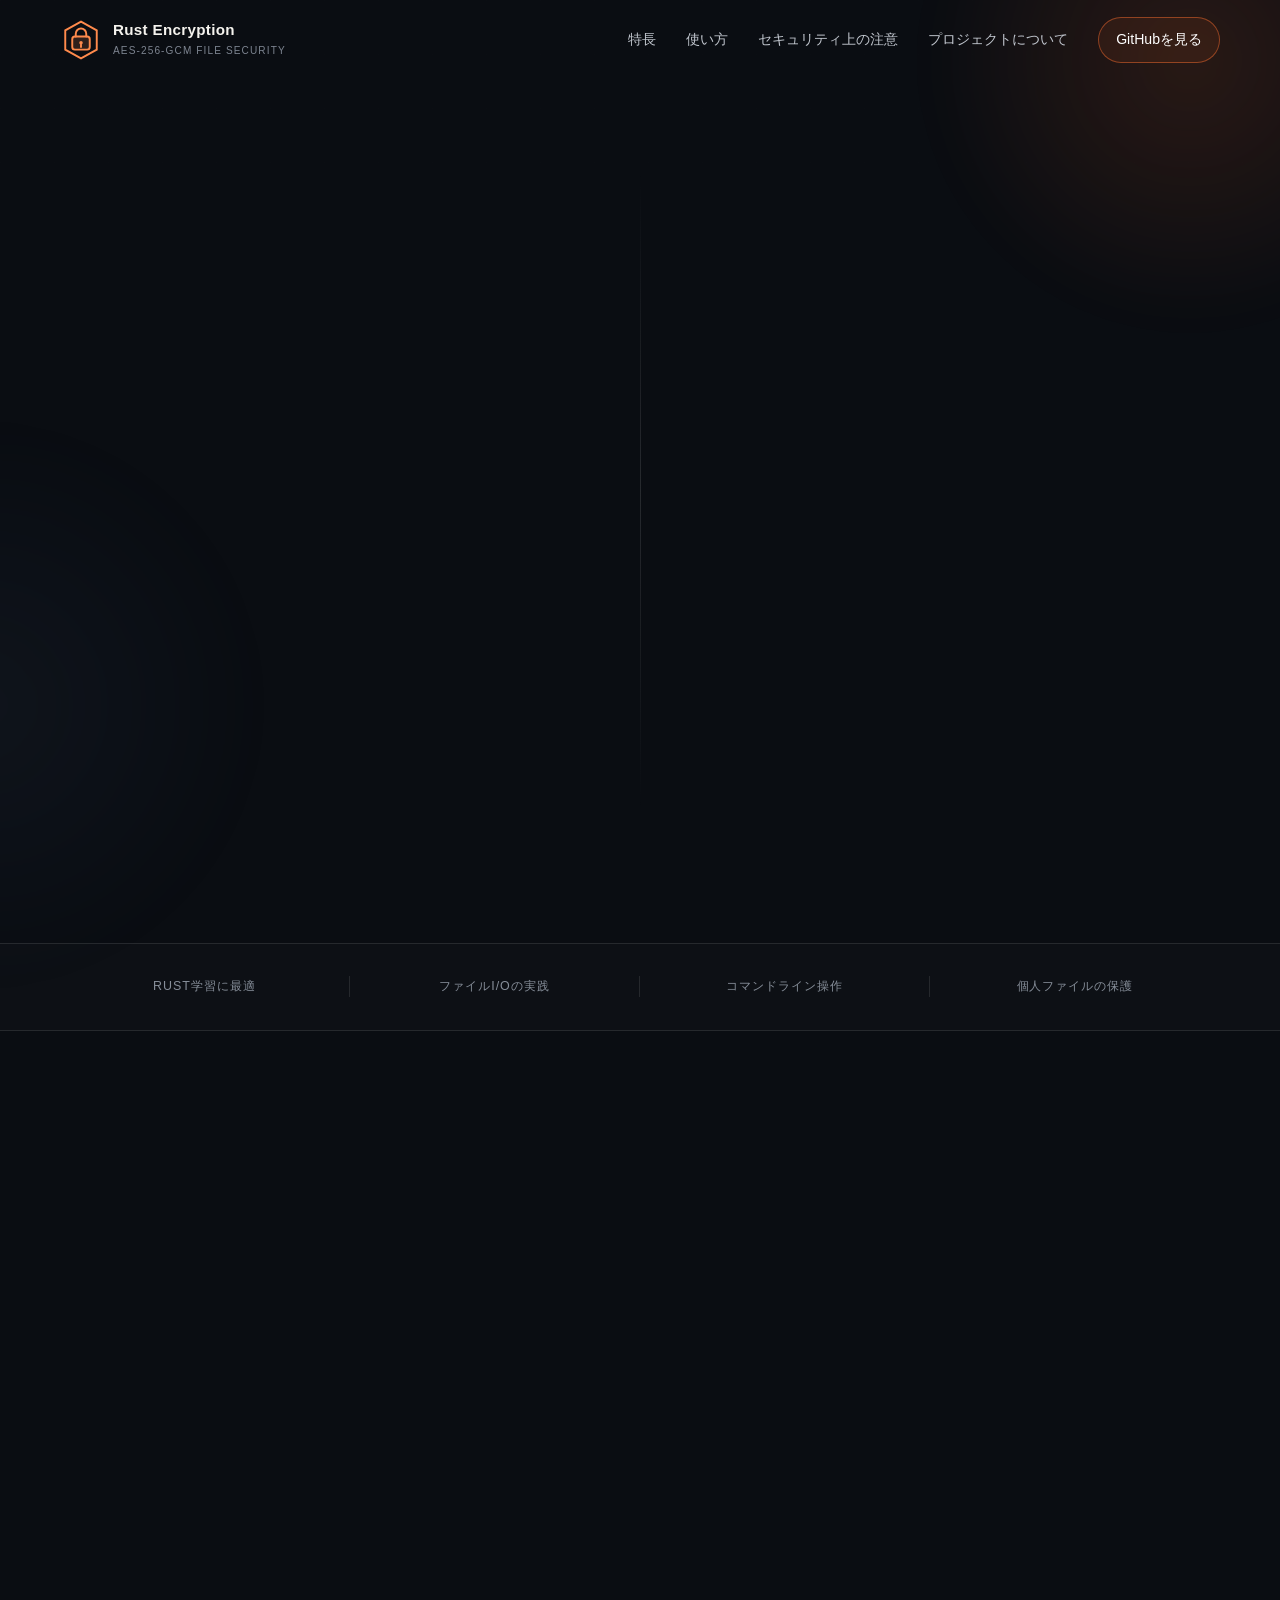
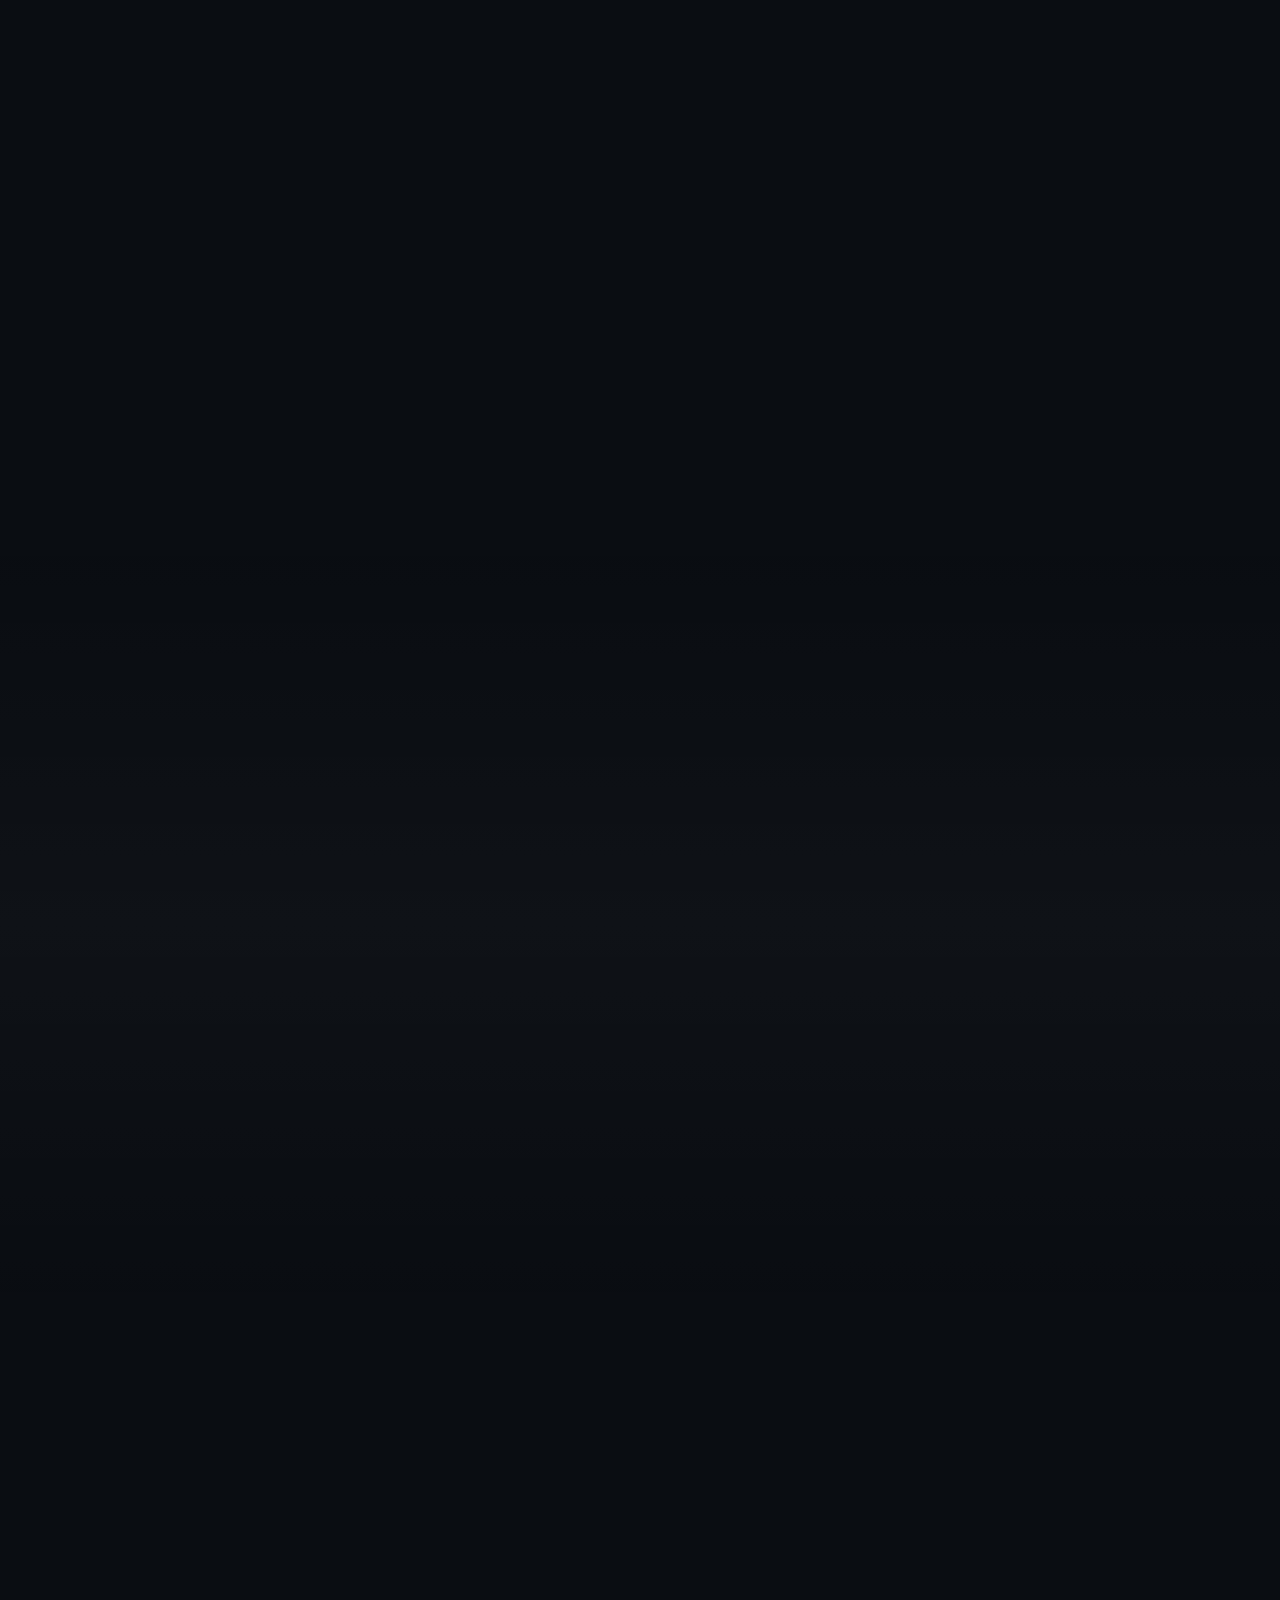
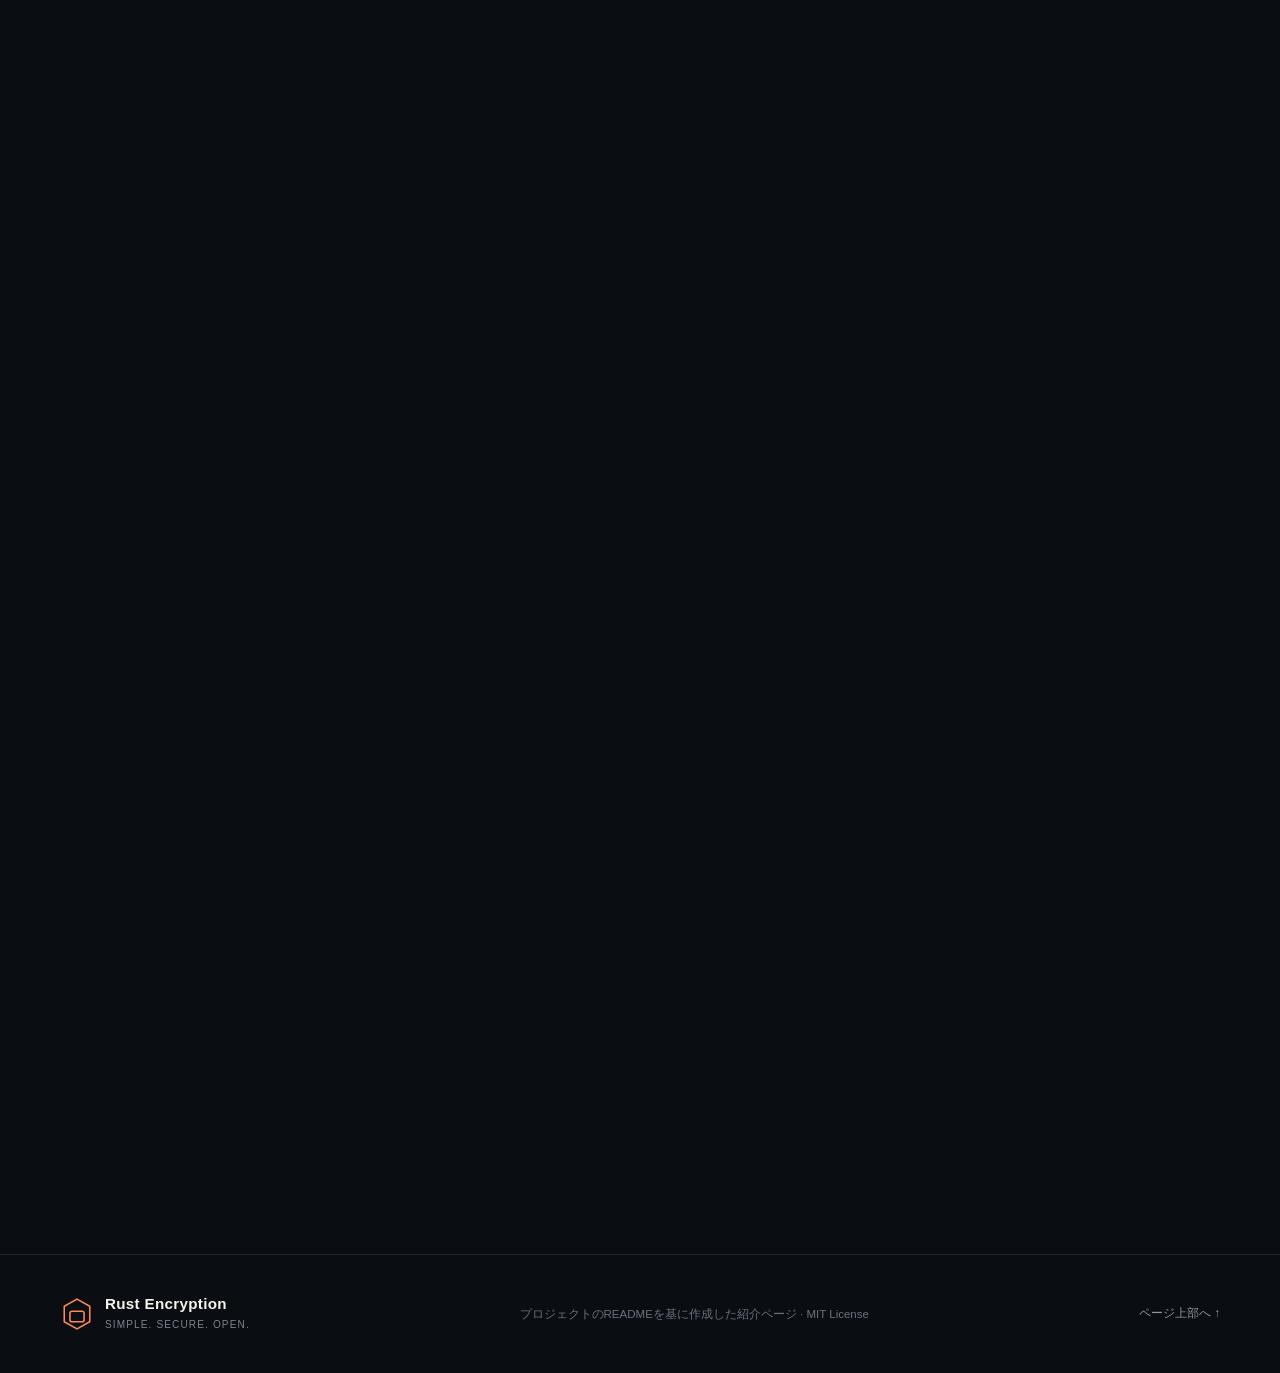
==== commit 1d47d241: "Add files via upload" ====
--- a/docs/index.html
+++ b/docs/index.html
@@ -1,15 +1,15 @@
 <!doctype html>
-<html lang="zh-CN">
+<html lang="ja">
 <head>
   <meta charset="utf-8" />
   <meta name="viewport" content="width=device-width, initial-scale=1" />
-  <meta name="description" content="Rust Encryption：基于 AES-256-GCM 的简洁文件加密与解密工具。" />
+  <meta name="description" content="Rust Encryption：AES-256-GCMを採用したシンプルなファイル暗号化・復号ツールです。" />
   <meta name="theme-color" content="#0b0e14" />
-  <title>Rust Encryption｜安全、简洁的文件加密工具</title>
+  <title>Rust Encryption｜安全でシンプルなファイル暗号化ツール</title>
   <link rel="stylesheet" href="styles.css" />
 </head>
 <body>
-  <a class="skip-link" href="#main">跳到主要内容</a>
+  <a class="skip-link" href="#main">メインコンテンツへスキップ</a>
 
   <div class="ambient ambient-one" aria-hidden="true"></div>
   <div class="ambient ambient-two" aria-hidden="true"></div>
@@ -17,7 +17,7 @@
 
   <header class="site-header" id="top">
     <div class="container nav-wrap">
-      <a class="brand" href="#top" aria-label="Rust Encryption 首页">
+      <a class="brand" href="#top" aria-label="Rust Encryption ホーム">
         <span class="brand-mark" aria-hidden="true">
           <svg viewBox="0 0 48 48" role="img">
             <path d="M24 3 42 13v22L24 45 6 35V13L24 3Z" fill="none" stroke="currentColor" stroke-width="2.2"/>
@@ -36,15 +36,15 @@
 
       <button class="menu-toggle" type="button" aria-expanded="false" aria-controls="primary-nav">
         <span></span><span></span><span></span>
-        <span class="sr-only">打开导航菜单</span>
+        <span class="sr-only">ナビゲーションメニューを開く</span>
       </button>
 
-      <nav class="primary-nav" id="primary-nav" aria-label="主导航">
-        <a href="#features">特性</a>
-        <a href="#usage">使用方式</a>
-        <a href="#security">安全提示</a>
-        <a href="#about">关于项目</a>
-        <a class="nav-cta" href="https://github.com/sgj011206/Rust_Encryption" target="_blank" rel="noreferrer">查看 GitHub</a>
+      <nav class="primary-nav" id="primary-nav" aria-label="メインナビゲーション">
+        <a href="#features">特長</a>
+        <a href="#usage">使い方</a>
+        <a href="#security">セキュリティ上の注意</a>
+        <a href="#about">プロジェクトについて</a>
+        <a class="nav-cta" href="https://github.com/sgj011206/Rust_Encryption" target="_blank" rel="noreferrer">GitHubを見る</a>
       </nav>
     </div>
   </header>
@@ -53,27 +53,27 @@
     <section class="hero section">
       <div class="container hero-grid">
         <div class="hero-copy reveal">
-          <div class="eyebrow"><span></span>Rust 驱动 · 文件级保护</div>
-          <h1>让重要文件，<br><em>保持真正私密。</em></h1>
-          <p class="hero-lead">一个用 Rust 编写的轻量文件加密与解密工具。以 AES-256-GCM 保护个人数据，无需复杂配置，即可快速上手。</p>
+          <div class="eyebrow"><span></span>Rust製 · ファイル単位の保護</div>
+          <h1>大切なファイルを、<br><em>本当にプライベートに。</em></h1>
+          <p class="hero-lead">Rustで書かれた軽量なファイル暗号化・復号ツールです。AES-256-GCMで個人データを保護し、複雑な設定なしですぐに使い始められます。</p>
           <div class="hero-actions">
             <a class="button button-primary" href="#usage">
-              查看使用方法
+              使い方を見る
               <svg viewBox="0 0 20 20" aria-hidden="true"><path d="m7 4 6 6-6 6" fill="none" stroke="currentColor" stroke-width="1.8" stroke-linecap="round" stroke-linejoin="round"/></svg>
             </a>
             <a class="button button-ghost" href="https://github.com/sgj011206/Rust_Encryption" target="_blank" rel="noreferrer">
               <svg viewBox="0 0 24 24" aria-hidden="true"><path fill="currentColor" d="M12 .7a11.5 11.5 0 0 0-3.64 22.41c.58.1.79-.25.79-.56v-2.23c-3.22.7-3.9-1.37-3.9-1.37-.52-1.34-1.28-1.7-1.28-1.7-1.05-.72.08-.7.08-.7 1.16.08 1.77 1.19 1.77 1.19 1.03 1.77 2.7 1.26 3.36.96.1-.75.4-1.26.73-1.55-2.57-.3-5.27-1.29-5.27-5.69 0-1.26.45-2.28 1.19-3.09-.12-.29-.52-1.46.11-3.05 0 0 .97-.31 3.16 1.18a10.9 10.9 0 0 1 5.76 0c2.2-1.49 3.16-1.18 3.16-1.18.63 1.59.23 2.76.11 3.05.74.81 1.19 1.83 1.19 3.09 0 4.41-2.71 5.39-5.29 5.68.42.36.78 1.06.78 2.14v3.17c0 .31.21.67.8.56A11.5 11.5 0 0 0 12 .7Z"/></svg>
-              源代码
+              ソースコード
             </a>
           </div>
-          <div class="hero-meta" aria-label="项目摘要">
-            <div><strong>AES-256-GCM</strong><span>认证加密算法</span></div>
-            <div><strong>Rust</strong><span>内存安全语言</span></div>
-            <div><strong>MIT</strong><span>开源许可证</span></div>
-          </div>
-        </div>
-
-        <div class="hero-visual reveal" aria-label="加密流程示意图">
+          <div class="hero-meta" aria-label="プロジェクト概要">
+            <div><strong>AES-256-GCM</strong><span>認証付き暗号化</span></div>
+            <div><strong>Rust</strong><span>メモリ安全な言語</span></div>
+            <div><strong>MIT</strong><span>オープンソースライセンス</span></div>
+          </div>
+        </div>
+
+        <div class="hero-visual reveal" aria-label="暗号化フロー図">
           <div class="orbit orbit-one"></div>
           <div class="orbit orbit-two"></div>
           <div class="security-core">
@@ -88,21 +88,21 @@
             </svg>
             <span>256</span>
           </div>
-          <div class="data-chip chip-file"><span class="chip-icon">FILE</span><b>document.pdf</b><small>原始文件</small></div>
-          <div class="data-chip chip-key"><span class="chip-icon">KEY</span><b>secure.key</b><small>随机密钥</small></div>
-          <div class="data-chip chip-lock"><span class="chip-icon">LOCK</span><b>document.enc</b><small>加密输出</small></div>
+          <div class="data-chip chip-file"><span class="chip-icon">FILE</span><b>document.pdf</b><small>元ファイル</small></div>
+          <div class="data-chip chip-key"><span class="chip-icon">KEY</span><b>secure.key</b><small>ランダム鍵</small></div>
+          <div class="data-chip chip-lock"><span class="chip-icon">LOCK</span><b>document.enc</b><small>暗号化出力</small></div>
           <div class="flow-line line-one"><i></i></div>
           <div class="flow-line line-two"><i></i></div>
         </div>
       </div>
     </section>
 
-    <section class="trust-strip" aria-label="项目定位">
+    <section class="trust-strip" aria-label="プロジェクトの対象">
       <div class="container trust-grid">
-        <span>适合 Rust 学习</span>
-        <span>文件 I/O 实践</span>
-        <span>命令行交互</span>
-        <span>个人文件保护</span>
+        <span>Rust学習に最適</span>
+        <span>ファイルI/Oの実践</span>
+        <span>コマンドライン操作</span>
+        <span>個人ファイルの保護</span>
       </div>
     </section>
 
@@ -110,8 +110,8 @@
       <div class="container">
         <div class="section-heading reveal">
           <div class="eyebrow"><span></span>WHY RUST ENCRYPTION</div>
-          <h2>简单，不代表妥协安全</h2>
-          <p>项目以清晰的命令行工作流封装核心操作，帮助初学者在实践 Rust 的同时完成可靠的文件保护。</p>
+          <h2>シンプルでも、セキュリティに妥協しない</h2>
+          <p>分かりやすいコマンドラインの流れに主要操作をまとめ、初心者がRustを実践しながら確実にファイルを保護できるようにしています。</p>
         </div>
 
         <div class="feature-grid">
@@ -121,7 +121,7 @@
               <svg viewBox="0 0 28 28" aria-hidden="true"><path d="M5 14a9 9 0 1 1 18 0v7H5v-7Z" fill="none" stroke="currentColor" stroke-width="1.8"/><path d="M10 14V9a4 4 0 0 1 8 0v5" fill="none" stroke="currentColor" stroke-width="1.8"/><circle cx="14" cy="17" r="1.5" fill="currentColor"/></svg>
             </div>
             <h3>AES-256-GCM</h3>
-            <p>使用现代认证加密算法，在保护数据机密性的同时验证数据完整性。</p>
+            <p>現代的な認証付き暗号を使用し、データの機密性を守りながら完全性も検証します。</p>
             <div class="algorithm-bar"><span></span><span></span><span></span><span></span><span></span><span></span><span></span><span></span></div>
           </article>
 
@@ -130,8 +130,8 @@
             <div class="feature-icon">
               <svg viewBox="0 0 28 28" aria-hidden="true"><path d="M6 5h16v18H6z" fill="none" stroke="currentColor" stroke-width="1.8"/><path d="m10 11 3 3-3 3m5 0h4" fill="none" stroke="currentColor" stroke-width="1.8" stroke-linecap="round" stroke-linejoin="round"/></svg>
             </div>
-            <h3>极简命令</h3>
-            <p>通过直观的 <code>encrypt</code>、<code>decrypt</code> 和 <code>keygen</code> 完成核心操作。</p>
+            <h3>シンプルなコマンド</h3>
+            <p>直感的な <code>encrypt</code>、<code>decrypt</code>、<code>keygen</code> コマンドで主要な操作を実行できます。</p>
           </article>
 
           <article class="feature-card reveal">
@@ -139,8 +139,8 @@
             <div class="feature-icon">
               <svg viewBox="0 0 28 28" aria-hidden="true"><path d="M14 3 5 7v6c0 6 3.8 10.1 9 12 5.2-1.9 9-6 9-12V7l-9-4Z" fill="none" stroke="currentColor" stroke-width="1.8"/><path d="m10 14 2.6 2.6L18.5 11" fill="none" stroke="currentColor" stroke-width="1.8" stroke-linecap="round" stroke-linejoin="round"/></svg>
             </div>
-            <h3>Rust 实现</h3>
-            <p>围绕 Rust 学习与文件 I/O 实践构建，兼顾性能、可维护性与内存安全。</p>
+            <h3>Rustで実装</h3>
+            <p>Rust学習とファイルI/Oの実践を軸に、性能、保守性、メモリ安全性を両立しています。</p>
           </article>
 
           <article class="feature-card reveal">
@@ -148,8 +148,8 @@
             <div class="feature-icon">
               <svg viewBox="0 0 28 28" aria-hidden="true"><path d="M14 3v22M7 7l7-4 7 4M7 21l7 4 7-4" fill="none" stroke="currentColor" stroke-width="1.8" stroke-linecap="round"/><circle cx="14" cy="14" r="5" fill="none" stroke="currentColor" stroke-width="1.8"/></svg>
             </div>
-            <h3>开源透明</h3>
-            <p>项目以 MIT 许可证发布，可自由学习、修改和扩展。</p>
+            <h3>オープンで透明</h3>
+            <p>MITライセンスで公開されており、自由に学習・変更・拡張できます。</p>
           </article>
         </div>
       </div>
@@ -159,14 +159,14 @@
       <div class="container usage-grid">
         <div class="usage-copy reveal">
           <div class="eyebrow"><span></span>QUICK START</div>
-          <h2>从命令行开始保护文件</h2>
-          <p>每个功能都对应一个清晰命令。选择右侧操作，即可查看示例。</p>
-          <div class="command-tabs" role="tablist" aria-label="命令示例">
-            <button class="command-tab active" type="button" role="tab" aria-selected="true" data-command="help"><span>01</span>帮助</button>
-            <button class="command-tab" type="button" role="tab" aria-selected="false" data-command="encrypt"><span>02</span>加密</button>
-            <button class="command-tab" type="button" role="tab" aria-selected="false" data-command="decrypt"><span>03</span>解密</button>
-            <button class="command-tab" type="button" role="tab" aria-selected="false" data-command="keygen"><span>04</span>生成密钥</button>
-            <button class="command-tab" type="button" role="tab" aria-selected="false" data-command="version"><span>05</span>版本</button>
+          <h2>コマンドラインからファイルを保護</h2>
+          <p>各機能には分かりやすいコマンドが対応しています。右側の操作を選ぶと例を確認できます。</p>
+          <div class="command-tabs" role="tablist" aria-label="コマンド例">
+            <button class="command-tab active" type="button" role="tab" aria-selected="true" data-command="help"><span>01</span>ヘルプ</button>
+            <button class="command-tab" type="button" role="tab" aria-selected="false" data-command="encrypt"><span>02</span>暗号化</button>
+            <button class="command-tab" type="button" role="tab" aria-selected="false" data-command="decrypt"><span>03</span>復号</button>
+            <button class="command-tab" type="button" role="tab" aria-selected="false" data-command="keygen"><span>04</span>鍵を生成</button>
+            <button class="command-tab" type="button" role="tab" aria-selected="false" data-command="version"><span>05</span>バージョン</button>
           </div>
         </div>
 
@@ -174,16 +174,16 @@
           <div class="terminal-bar">
             <div class="terminal-dots"><i></i><i></i><i></i></div>
             <span>rust-encryption — zsh</span>
-            <button class="copy-command" type="button" aria-label="复制当前命令">
+            <button class="copy-command" type="button" aria-label="現在のコマンドをコピー">
               <svg viewBox="0 0 20 20" aria-hidden="true"><rect x="7" y="7" width="9" height="9" rx="2" fill="none" stroke="currentColor" stroke-width="1.5"/><path d="M5 13H4a2 2 0 0 1-2-2V4a2 2 0 0 1 2-2h7a2 2 0 0 1 2 2v1" fill="none" stroke="currentColor" stroke-width="1.5"/></svg>
-              <span>复制</span>
+              <span>コピー</span>
             </button>
           </div>
           <div class="terminal-body">
             <div class="terminal-history"><span class="prompt">➜</span> <span class="path">~/Rust_Encryption</span></div>
             <div class="terminal-command"><span class="prompt">$</span> <code id="command-code">help</code><span class="cursor" aria-hidden="true"></span></div>
             <div class="terminal-output" id="terminal-output">
-              显示工具帮助信息与可用命令列表。<br><br>
+              ツールのヘルプ情報と利用可能なコマンド一覧を表示します。<br><br>
               <span>Available commands:</span><br>
               &nbsp;&nbsp;encrypt&nbsp;&nbsp;decrypt&nbsp;&nbsp;keygen&nbsp;&nbsp;version
             </div>
@@ -201,13 +201,13 @@
           </div>
           <div>
             <div class="eyebrow warning-eyebrow">SECURITY WARNING</div>
-            <h2>密钥就是数据的唯一入口</h2>
-            <p>请务必将密钥保存在安全、可靠且有备份的位置。<strong>一旦密钥丢失，加密数据将无法恢复。</strong></p>
+            <h2>鍵はデータにアクセスする唯一の手段です</h2>
+            <p>鍵は必ず安全で信頼でき、バックアップのある場所に保管してください。<strong>鍵を失うと、暗号化されたデータは復元できません。</strong></p>
           </div>
           <div class="safety-list">
-            <span><i></i>不要将密钥与加密文件放在同一位置</span>
-            <span><i></i>建议为重要密钥建立离线备份</span>
-            <span><i></i>不要通过不可信渠道传输密钥</span>
+            <span><i></i>鍵と暗号化ファイルを同じ場所に保存しない</span>
+            <span><i></i>重要な鍵はオフラインでバックアップする</span>
+            <span><i></i>信頼できない経路で鍵を送信しない</span>
           </div>
         </div>
       </div>
@@ -217,15 +217,15 @@
       <div class="container about-grid">
         <div class="about-copy reveal">
           <div class="eyebrow"><span></span>ABOUT THE PROJECT</div>
-          <h2>在真实工具中学习 Rust</h2>
-          <p>Rust Encryption 是一个面向学习与实践的开源项目，聚焦 Rust 基础、文件 I/O 与加密流程。它追求较低的使用门槛，让初学者无需复杂配置，也能理解并使用文件加密工具。</p>
-          <a class="text-link" href="https://github.com/sgj011206/Rust_Encryption" target="_blank" rel="noreferrer">浏览完整项目 <span>↗</span></a>
+          <h2>実用的なツールでRustを学ぶ</h2>
+          <p>Rust Encryptionは学習と実践を目的としたオープンソースプロジェクトで、Rustの基礎、ファイルI/O、暗号化フローに焦点を当てています。利用のハードルを低く抑え、初心者でも複雑な設定なしでファイル暗号化ツールを理解し、使用できることを目指しています。</p>
+          <a class="text-link" href="https://github.com/sgj011206/Rust_Encryption" target="_blank" rel="noreferrer">プロジェクト全体を見る <span>↗</span></a>
         </div>
         <dl class="project-facts reveal">
-          <div><dt>项目作者</dt><dd>sgj011206</dd></div>
-          <div><dt>开发环境</dt><dd>macOS · Visual Studio Code</dd></div>
-          <div><dt>核心语言</dt><dd>Rust</dd></div>
-          <div><dt>开源协议</dt><dd>MIT License</dd></div>
+          <div><dt>プロジェクト作者</dt><dd>sgj011206</dd></div>
+          <div><dt>開発環境</dt><dd>macOS · Visual Studio Code</dd></div>
+          <div><dt>主要言語</dt><dd>Rust</dd></div>
+          <div><dt>ライセンス</dt><dd>MIT License</dd></div>
         </dl>
       </div>
     </section>
@@ -234,10 +234,10 @@
       <div class="container cta-inner reveal">
         <div>
           <span class="cta-label">OPEN SOURCE · BUILT WITH RUST</span>
-          <h2>开始探索 Rust Encryption</h2>
-          <p>阅读源码、运行命令，并把它扩展成更适合你的文件安全工具。</p>
-        </div>
-        <a class="button button-light" href="https://github.com/sgj011206/Rust_Encryption" target="_blank" rel="noreferrer">前往 GitHub <span>↗</span></a>
+          <h2>Rust Encryptionを使ってみよう</h2>
+          <p>ソースコードを読み、コマンドを実行し、自分に合ったファイルセキュリティツールへ拡張してみましょう。</p>
+        </div>
+        <a class="button button-light" href="https://github.com/sgj011206/Rust_Encryption" target="_blank" rel="noreferrer">GitHubへ <span>↗</span></a>
       </div>
     </section>
   </main>
@@ -250,8 +250,8 @@
         </span>
         <span><strong>Rust Encryption</strong><small>Simple. Secure. Open.</small></span>
       </a>
-      <p>基于项目 README 制作的介绍页面 · MIT License</p>
-      <a href="#top" class="back-top">返回顶部 ↑</a>
+      <p>プロジェクトのREADMEを基に作成した紹介ページ · MIT License</p>
+      <a href="#top" class="back-top">ページ上部へ ↑</a>
     </div>
   </footer>
 
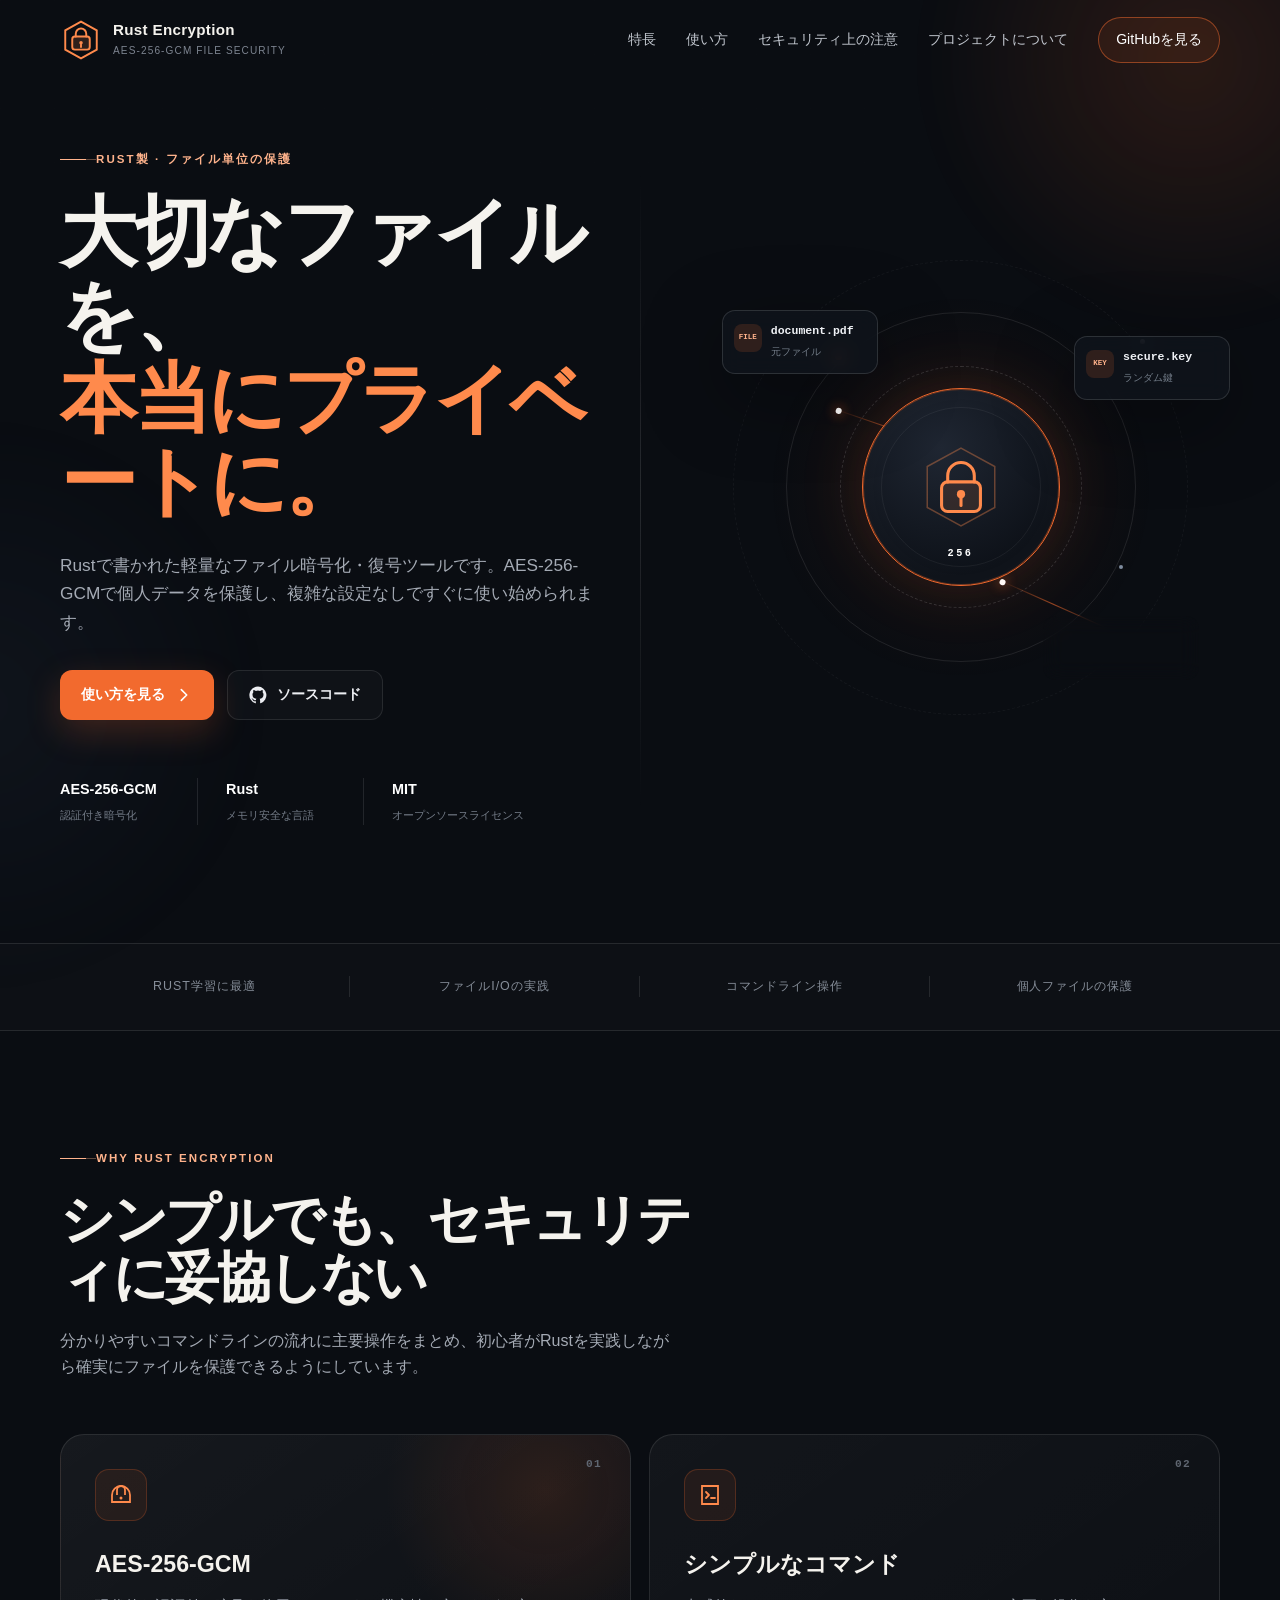
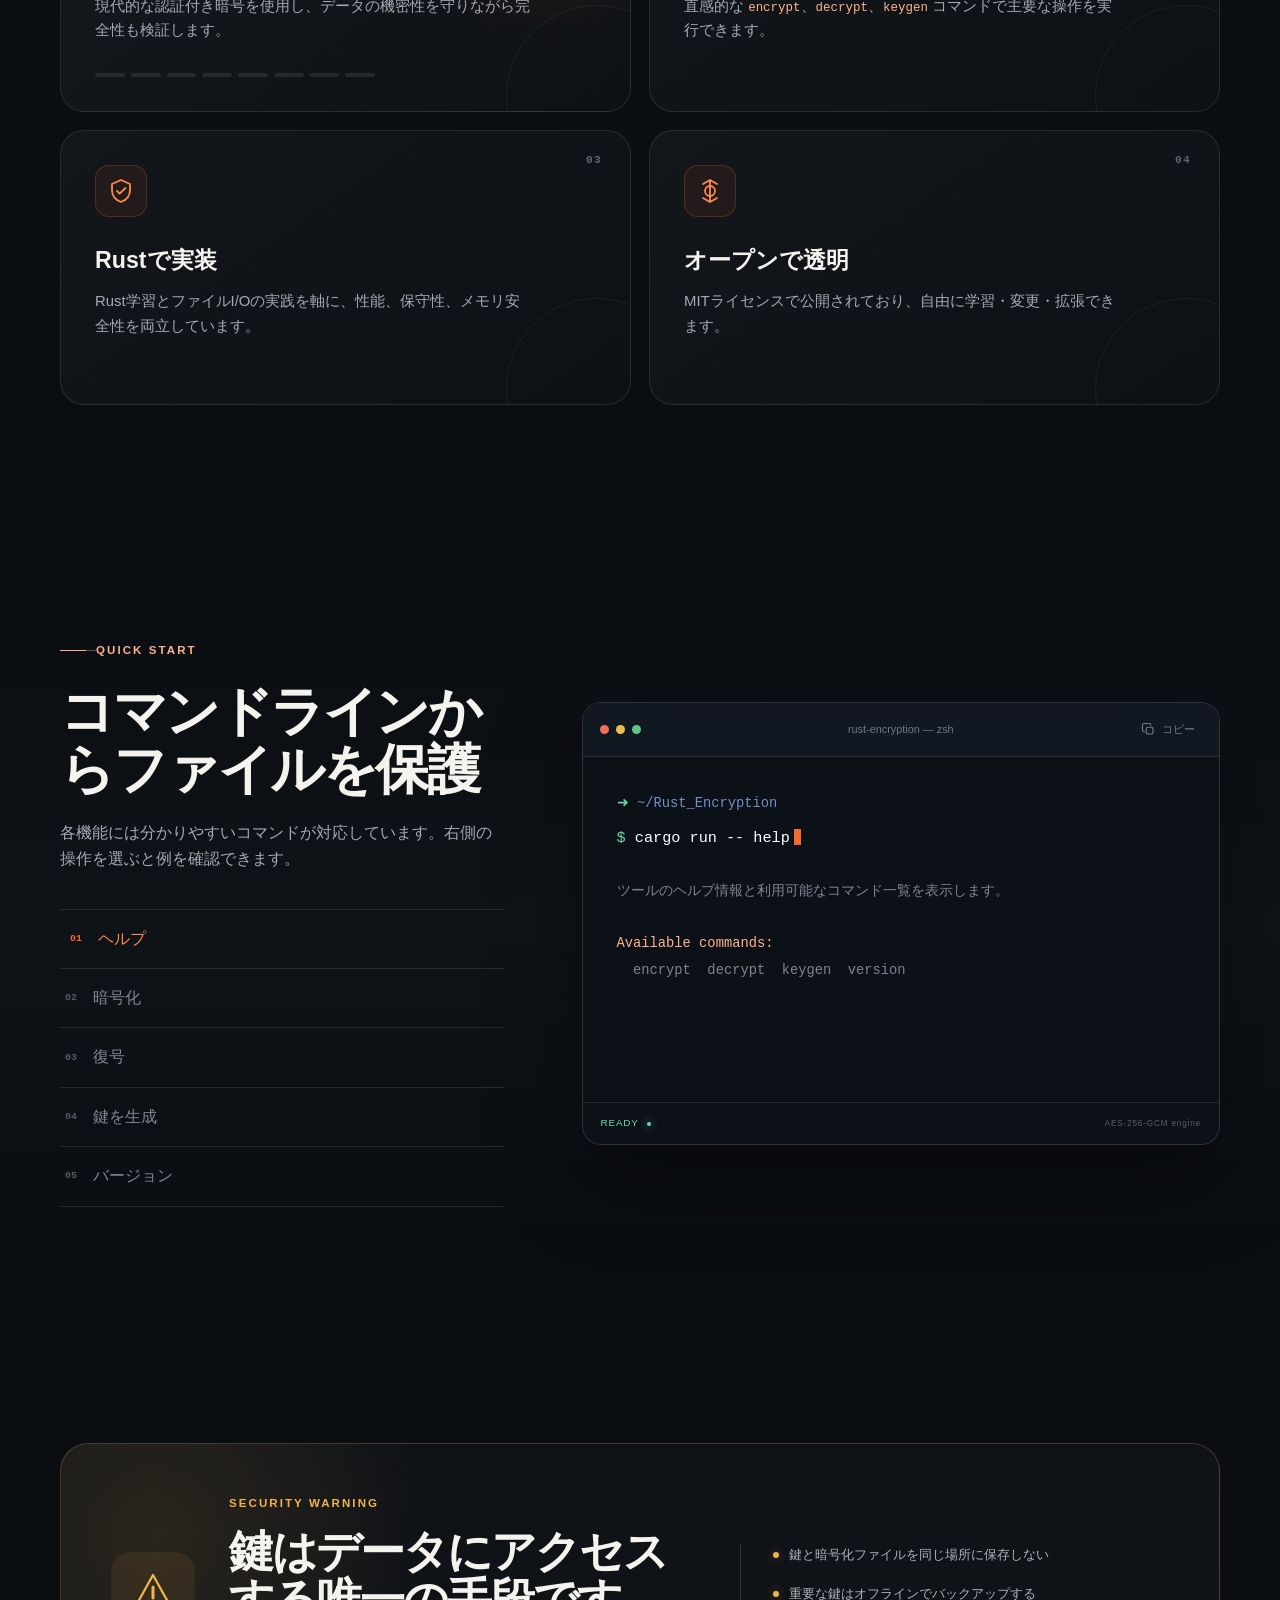
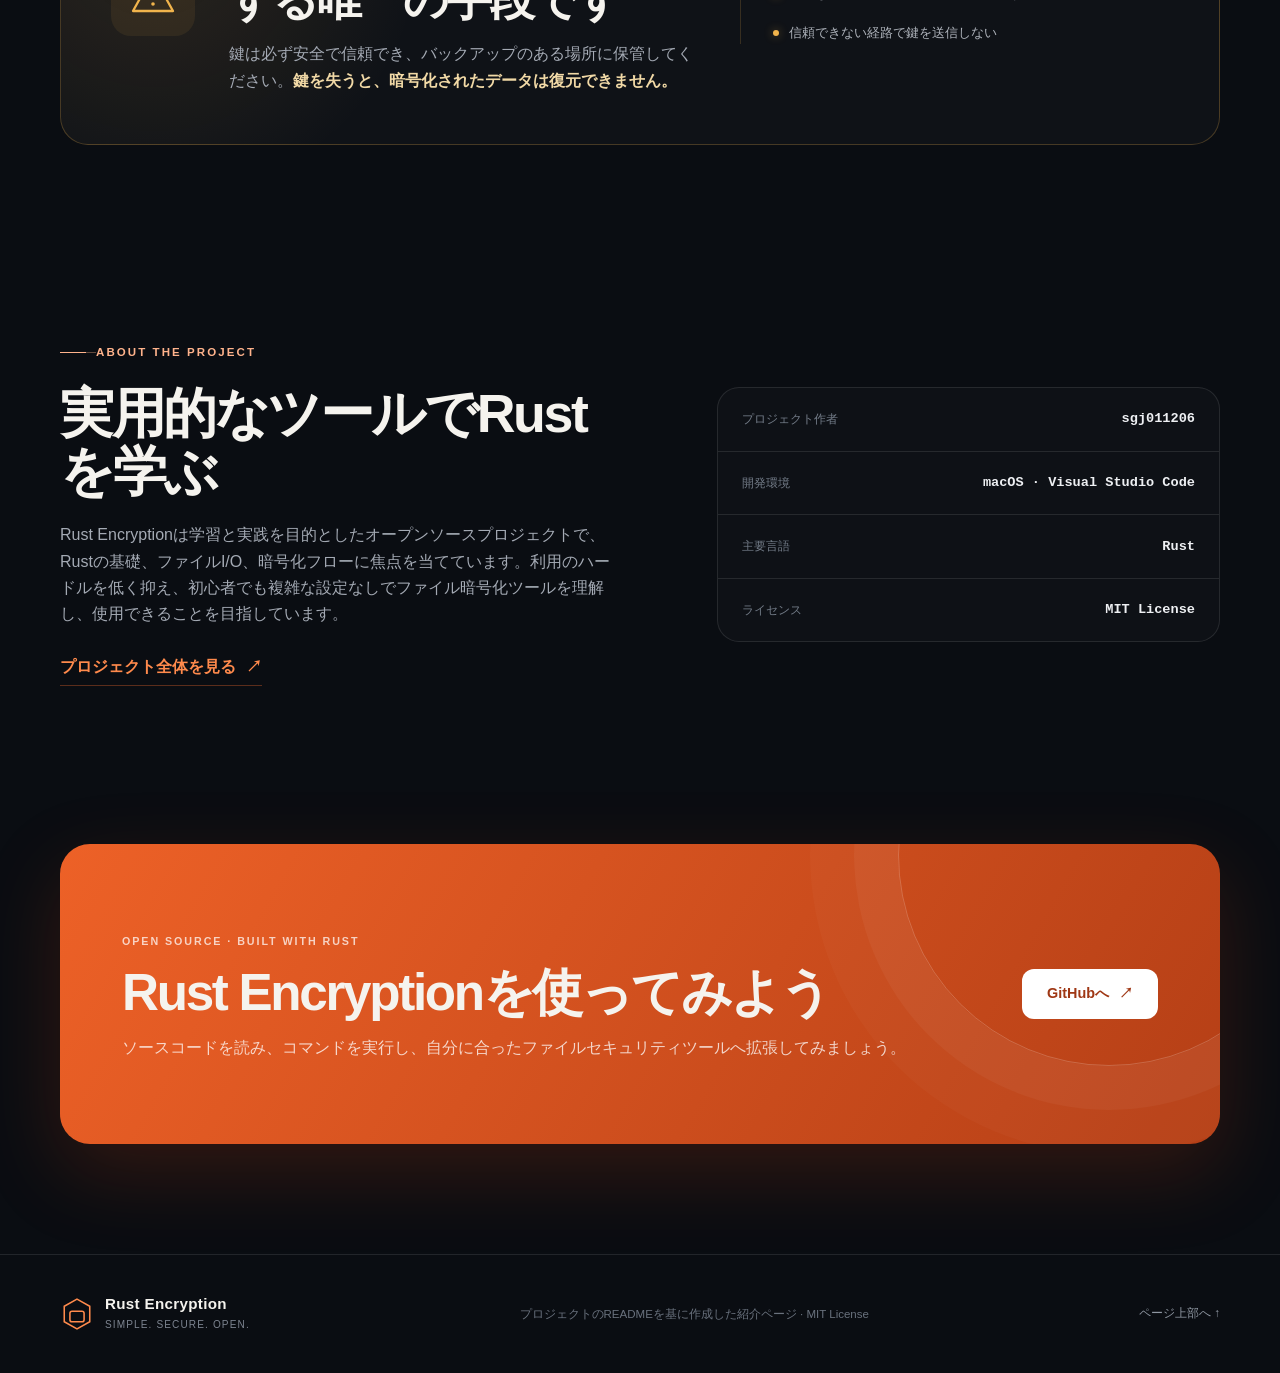
==== commit a9a8a094: "Update index.html" ====
--- a/docs/index.html
+++ b/docs/index.html
@@ -181,7 +181,7 @@
           </div>
           <div class="terminal-body">
             <div class="terminal-history"><span class="prompt">➜</span> <span class="path">~/Rust_Encryption</span></div>
-            <div class="terminal-command"><span class="prompt">$</span> <code id="command-code">help</code><span class="cursor" aria-hidden="true"></span></div>
+            <div class="terminal-command"><span class="prompt">$</span> <code id="command-code">cargo run -- help</code><span class="cursor" aria-hidden="true"></span></div>
             <div class="terminal-output" id="terminal-output">
               ツールのヘルプ情報と利用可能なコマンド一覧を表示します。<br><br>
               <span>Available commands:</span><br>
